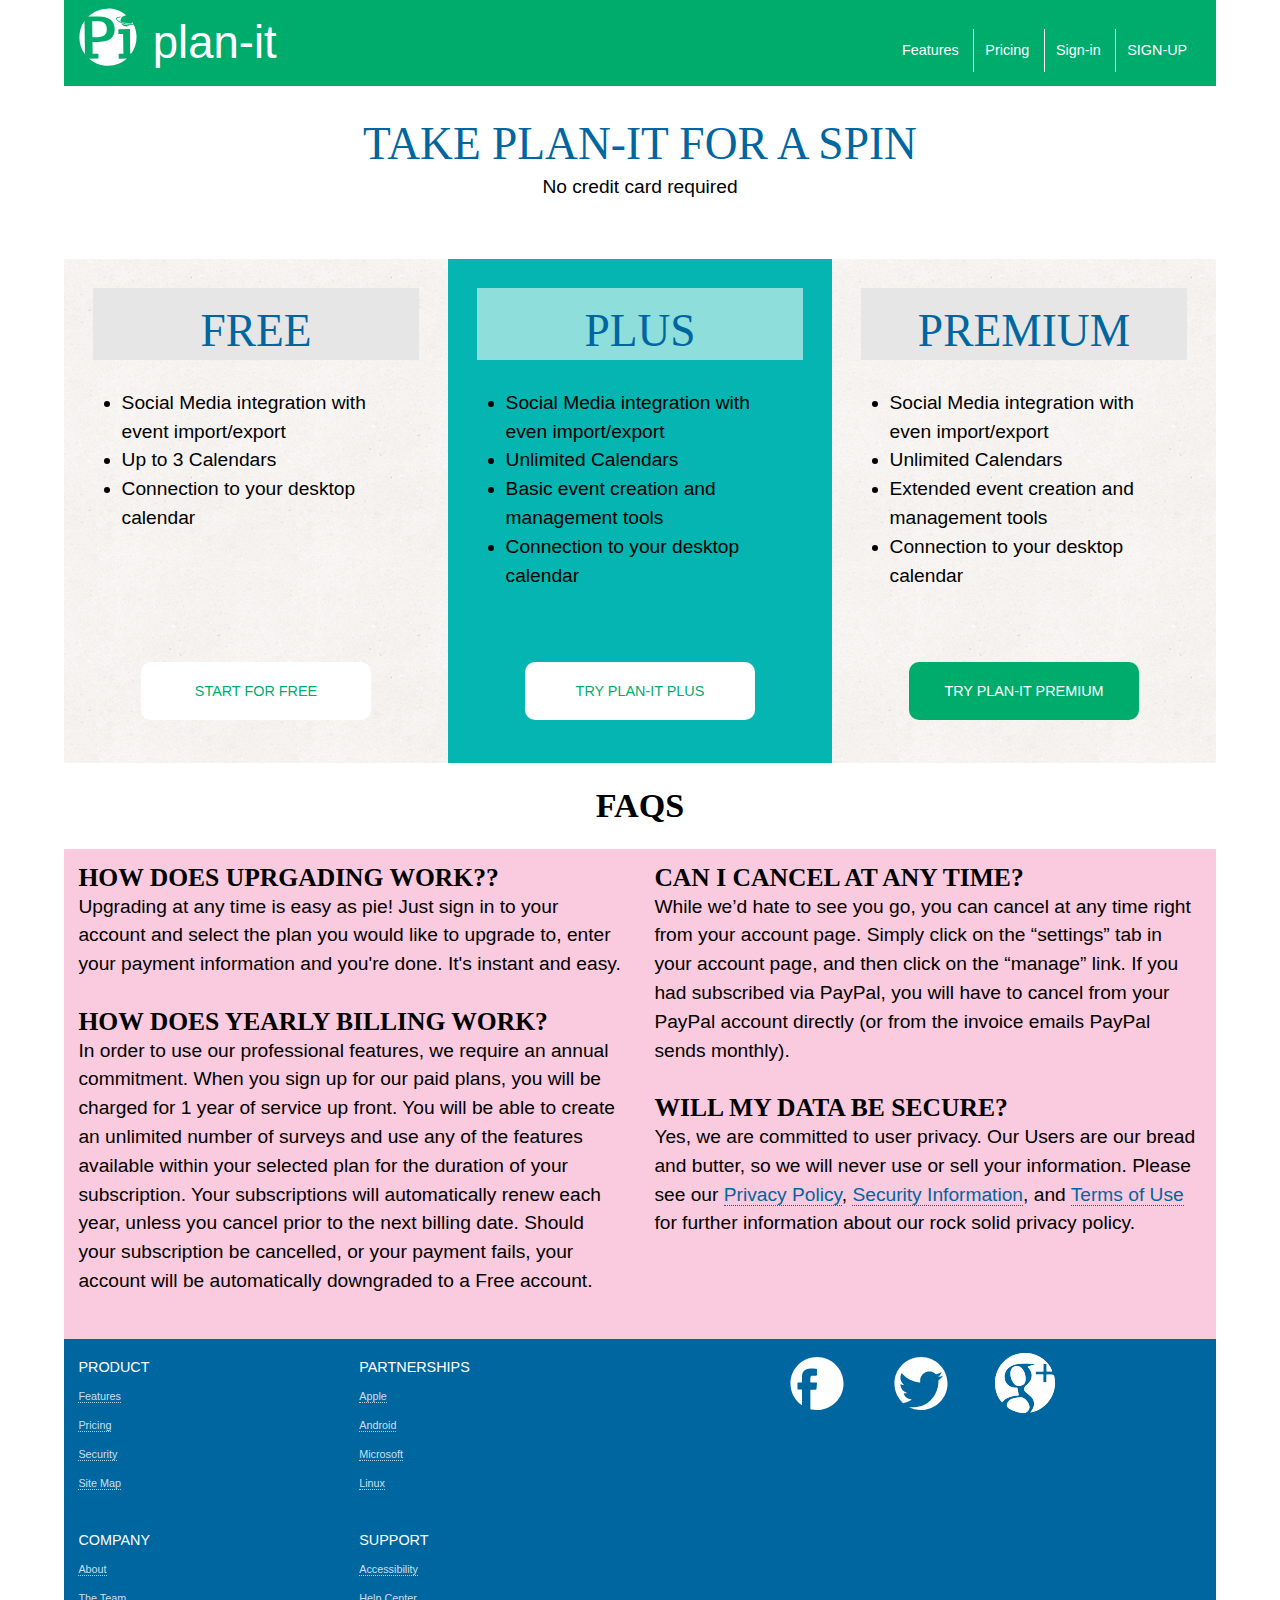
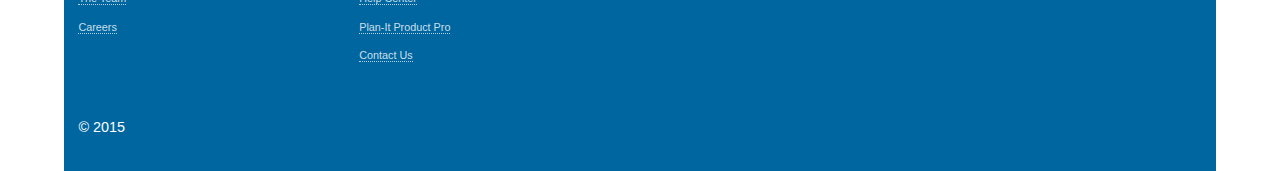
==== pricing.html @ b81c977f "Added roles" ====
<!DOCTYPE html>
<html lang="en-ca">

<head>
  <meta charset="utf-8">
  <title>Plan-It &bullet; Pricing</title>

  <link href="style/modules.css" rel="stylesheet">
  <link href="style/grid.css" rel="stylesheet"><!--must put grid css first-->
  <link href="style/type.css" rel="stylesheet">
  <link href="style/main.css" rel="stylesheet">


  <meta name="handheldfriendly" content="true"><!--for old phones-->
  <meta name="mobileoptimized" content="240"><!--optimizes screen for 240px, can use 360-->
  <meta name="viewport" content="width=device-width, initial-scale=1">

</head>

<body>
<!--skip links for accessibility -->
<ul class="skip-links">
	<li><a href="#main">Jump to main content</a></li>
	<li><a href="#nav">Jump to navigation</a></li>
</ul>

<div class="wrapper">

<header class="masthead grid xs-1 s-1 m-1 l-1 grid-bottom livinggreen" role="banner">
	<div class="unit gutter-1-2 island-1-4 xs-2-3 s-2-3 m-1-3 l-1-4">
		<img class="icon img-flex left push-r-1-2 push-0" src="images/plan-it-logo.svg" alt="">
		<h1 class="left tera pad-t-1-4 pad-b-1-4 push-0"><a href="index.html">plan-it</a></h1>
	</div>

	<div id="nav" class="navlist pad-b-1-2 text-right unit xs-1 s-1 m-2-3 l-3-4 grid-bottom push-0 gutter-1-2" role="nav">
			<nav>
			<input type="checkbox" class="nav-check" id="nav-check">
				<label class="nav-label" for="nav-check">
					<img class="nav-open" src="images/open-nav.svg" alt="open navigation">
					<img class="nav-close" src="images/closed-nav.svg" alt="close navigation">
				</label>

				<ol class="nav milli list-group list-group--inline push-0" role="navigation">
					<li class="island-1-4 unit-m-hidden unit-l-hidden unit-xl-hidden"><a href="index.html">Home</a></li>
					<li class="island-1-4"><a href="tour.html">Features</a></li>
					<li class="island-1-4"><a href="pricing.html">Pricing</a></li>
					<li class="island-1-4"><a href="sign-up.html">Sign-in</a></li>
					<li class="island-1-4"><a href="sign-up.html">SIGN-UP</a></li>
				</ol>
			</nav>
	</div>
</header>



<div class="grid text-center xs-1 s-1 m-1 l- xl-1">
	<div class="unit island">
		<h3 class="push-0 text-shoalblue rokkitt">Take Plan-It for a spin</h3>
		<p>No credit card required</p>
	</div>
</div><!--grid-->

<div class="testimonial grid grid-stretch">
	<div class="xs-1 s-1 m-1-2 l-1-3 unit-content-distribute pricing-block unit">
		<div class="content-fill island">
			<h2 class="mistgrey text-shoalblue rokkitt text-center tera push pad-t-1-2">Free</h2>
			<ul class="gutter">
				<li>Social Media integration with event import/export</li>
				<li>Up to 3 Calendars</li>
				<li>Connection to your desktop calendar</li>
			</ul>
		</div>

			<div class="bottom milli island-1-2 unit unit-m-center xs-1 s-1">
					<p class="button button-reversed"><a class="push island-1-2" href="sign-up.html">start for free</a></p>
			</div>
	</div>



	<div class="unit-content-distribute xs-1 s-1 m-1-2 l-1-3 pricing-block unit tranquilblue">
		<div class="content-fill island">
			<h2 class="white-opac text-shoalblue rokkitt text-center tera push-0 pad-t-1-2">Plus</h2>
			<ul class="pad-t gutter">
				<li>Social Media integration with even import/export</li>
				<li>Unlimited Calendars</li>
				<li>Basic event creation and management tools</li>
				<li>Connection to your desktop calendar</li>
			</ul>
		</div>

		<div class="milli unit unit-m-center island-1-2 xs-1 s-1">
			<p class="button button-reversed"><a class="push island-1-2" href="sign-up.html">Try Plan-it Plus</a></p>
		</div>
	</div>


	<div class="unit-content-distribute xs-1 s-1 m-1 l-1-3 pricing-block unit">
		<div class="content-fill island">
			<h2 class="mistgrey text-shoalblue rokkitt text-center tera push-0 pad-t-1-2">Premium</h2>
			<ul class="pad-t gutter">
				<li>Social Media integration with even import/export</li>
				<li>Unlimited Calendars</li>
				<li>Extended event creation and management tools</li>
				<li>Connection to your desktop calendar</li>
			</ul>
		</div>

		<div class="milli unit unit-m-center island-1-2 xs-1 s-1">
			<p class="button"><a class="push island-1-2" href="sign-up.html">Try Plan-it Premium</a></p>
		</div>
	</div>


</div><!--free grid-->



<!--FAQ-->
<div class="grid">

		<div class="unit">
			<h4 class="island-1-2 text-center rokkitt push-0">FAQs</h4>

<div class="grid pink xs-1 s-1 m-1 l-1">
			<div class="unit sm-1 s-1 m-1-2 l-1-2 island-1-2">
					<h5 class="rokkitt push-0">How does uprgading work??</h5>

					<p>Upgrading at any time is easy as pie!  Just sign in to your account and select the plan you would like to upgrade to, enter your payment information and you're done.  It's instant and easy.</p>

					<h5 class="rokkitt push-0">How does yearly billing work?</h5>

					<p>In order to use our professional features, we require an annual commitment.
					When you sign up for our paid plans, you will be charged for 1 year of service up front.
					You will be able to create an unlimited number of surveys and use any of the features available within
					your selected plan for the duration of your subscription. Your subscriptions will automatically
					renew each year, unless you cancel prior to the next billing date. Should your subscription be
					cancelled, or your payment fails, your account will be automatically downgraded to a Free account.
					</p>
			</div>



			<div class="unit sm-1 s-1 m-1-2 l-1-2 island-1-2">
					<h5 class="rokkitt push-0">Can I cancel at any time?</h5>

					<p>While we’d hate to see you go, you can cancel at any time right from your account page.
					Simply click on the “settings” tab in your account page, and then click on the “manage” link.
					If you had subscribed via PayPal, you will have to cancel from your PayPal account directly
					(or from the invoice emails PayPal sends monthly).
					</p>

					<h5 class="rokkitt push-0">Will my data be secure?</h5>

					<p>Yes, we are committed to user privacy. Our Users are our bread and butter, so we will never use or sell your information.
					Please see our <a href ="">Privacy Policy</a>, <a href ="">Security Information</a>, and <a href ="">Terms of Use</a> for further information about our rock solid privacy policy.
					</p>
			</div>

		</div>
		</div>
</div>



<footer class="shoalblue grid">
	<div class="unit xs-1 s-1 m-1 l-1 island-1-2">

		<div class="unit left push-0 xs-1 s-1-2 m-1-4 l-1-4">
			<h3 class="milli push-0">Product</h3>
			<ol class="micro list-group">
				<li><a href="#">Features</a></li>
				<li><a href="#">Pricing</a></li>
				<li><a href="#">Security</a></li>
				<li><a href="#">Site Map</a></li>
			</ol>

			<h3 class="milli push-0">Company</h3>
				<ol class="micro list-group">
				<li><a href="#">About</a></li>
				<li><a href="#">The Team</a></li>
				<li><a href="#">Careers</a></li>
			</ol>
		</div>

		<div class="unit left push-0 xs-1 s-1-2 m-1-4 l-1-4 push-0">
			<h3 class="milli push-0">Partnerships</h3>
			<ol class="micro list-group">
				<li><a href="#">Apple</a></li>
				<li><a href="#">Android</a></li>
				<li><a href="#">Microsoft</a></li>
				<li><a href="#">Linux</a></li>
			</ol>

			<h3 class="milli push-0">Support</h3>
			<ol class="micro list-group">
				<li><a href="#">Accessibility</a></li>
				<li><a href="#">Help Center</a></li>
				<li><a href="#">Plan-It Product Pro</a></li>
				<li><a href="#">Contact Us</a></li>
			</ol>
		</div>

		<div class="unit text-center xs-1 s-1 m-1-2 l-1-2">
			<img class="icon" src="images/icons_facebook.svg" alt="facebook">
			<img class="icon" src="images/icons_twitter.svg" alt="twitter">
			<img class="icon" src="images/icons_googleplus.svg" alt="google plus">

		</div>
	</div>

	<div class="gutter-1-2 unit" role="content-info">
	<p class="milli">© 2015</p>
	</div>
</footer>
</div>
</body>
</html>
---- style/modules.css ----
/*!
 * Modulifier || Code released under the UNLICENSE
 * Code under other copyrights & licenses listed below.
 * http://modulifier.web-dev.tools/#responsive;images;list-group;embed;media-object;icons;hidden;positioning;buttons;forms;accessibility;print
 */

@-moz-viewport { width: device-width; scale: 1; }
@-ms-viewport { width: device-width; scale: 1; }
@-o-viewport { width: device-width; scale: 1; }
@-webkit-viewport { width: device-width; scale: 1; }
@viewport { width: device-width; scale: 1; }

html {
  box-sizing: border-box;
  -moz-text-size-adjust: 100%;
  -ms-text-size-adjust: 100%;
  -webkit-text-size-adjust: 100%;
  text-size-adjust: 100%;
}

*, *::before, *::after {
  box-sizing: inherit;
}

body {
  margin: 0;
}

article, aside, details, figcaption, figure,
footer, header, main, menu, nav, section, summary {
  display: block;
}

audio, canvas, progress, video {
  display: inline-block;
  vertical-align: baseline;
}

template {
  display: none;
}

img {
  border: 0;
}

.img-flex {
  display: block;
  width: 100%;
}

svg:not(:root) {
  overflow: hidden;
}

svg {
  fill: currentColor;
  stroke: currentColor;
}

.image-replacement, .ir {
  overflow: hidden;
  direction: ltr;
  text-align: left;
  text-indent: 100%;
  white-space: nowrap;
}

.list-group {
  padding-left: 0;
  list-style-type: none;
}

.list-group > dd {
  margin-left: 0;
}

.list-group--inline::before,
.list-group--inline::after {
  content: "";
  display: table;
}

.list-group--inline::after {
  clear: both;
}

.list-group--inline > li {
  display: inline-block;
}

.list-group--inline > dt {
  clear: left;
  float: left;
  width: 11em;
}

.list-group--inline > dd {
  float: left;
  min-width: 12em;
}

.embed {
  margin-left: 0;
  margin-right: 0;
  overflow: hidden;
  position: relative;
  width: 100%;
}

.embed--1by1 {
  padding-top: 100%; /* Square */
}

.embed--4by3 {
  padding-top: 75%; /* Traditional TV/computer screens */
}

.embed--iso216 {
  padding-top: 70.92%; /* A-standard paper sizes */
}

.embed--3by2 {
  padding-top: 66.6%; /* Classic 35 mm film & most digital photos, landscape */
}

.embed--2by3 {
  padding-top: 150%; /* Classic 35 mm film & most digital photos, portrait */
}

.embed--golden {
  padding-top: 61.8%; /* The Golden Ratio */
}

.embed--16by9 {
  padding-top: 56.25%; /* HD TV */
}

.embed--185by100 {
  padding-top: 54.05%; /* Common widescreen cinema */
}

.embed--24by10 {
  padding-top: 41.667%; /* Widescreen cinema: 2.4:1 */;
}

.embed--3by1 {
  padding-top: 33.3333%; /* Panorama photos */
}

.embed--4by1 {
  padding-top: 25%; /* Polyvision */
}

.embed__item {
  height: 100%;
  left: 0;
  position: absolute;
  top: 0;
  width: 100%;
}

.media {
  overflow: hidden;
}

.media__img {
  float: left;
}

.media__img--reversed {
  float: right;
}

.media__img--stacked {
  float: none;
}

.media__body {
  overflow: hidden;
  min-width: 12em; /* Slightly less than 200px, responsiveness built in */
}

.icon {
  display: inline-block;
  position: relative;
  background: transparent none no-repeat center center;
  background-size: contain;
  vertical-align: middle;
}

.i--16 {
  height: 16px;
  width: 16px;
}

.i--18 {
  height: 18px;
  width: 18px;
}

.i--24 {
  height: 24px;
  width: 24px;
}

.i--32 {
  height: 32px;
  width: 32px;
}

.i--48 {
  height: 48px;
  width: 48px;
}

.i--64 {
  height: 64px;
  width: 64px;
}

.icon svg {
  left: 0;
  height: 100%;
  position: absolute;
  top: 0;
  width: 100%;
}

.icon-label {
  vertical-align: middle;
}

.icon-link, .icon-link:hover {
  text-decoration: none;
}

[hidden], .hidden {
  display: none;
  visibility: hidden;
}

.visually-hidden {
  height: 1px;
  margin: -1px;
  overflow: hidden;
  padding: 0;
  position: absolute;
  width: 1px;
  border: 0;
  clip: rect(0 0 0 0);
}

.visually-hidden.focusable:active, .visually-hidden.focusable:focus {
  height: auto;
  margin: 0;
  overflow: visible;
  position: static;
  width: auto;
  clip: auto;
}

.invisible {
  visibility: hidden;
}

.truncate {
  max-width: 100%;
  overflow: hidden;
  width: 100%;
  text-overflow: ellipsis;
  white-space: nowrap;
}

.scrollable {
  max-width: 100%;
  overflow-x: auto;
  overflow-y: hidden;
  -webkit-overflow-scrolling: touch;
}

.clearfix::before, .clearfix::after {
  content: "";
  display: table;
}

.clearfix::after {
  clear: both;
}

.left {
  float: left;
}

.right {
  float: right;
}

.inline {
  display: inline;
}

.block {
  display: block;
}

.inline-block, .ib {
  display: inline-block;
}

.valign-top {
  vertical-align: top;
}

.valign-bottom {
  vertical-align: bottom;
}

.valign-middle {
  vertical-align: middle;
}

.fixed {
  position: fixed;
}

.relative {
  position: relative;
}

.absolute {
  position: absolute;
}

.static {
  position: static;
}

.zindex-1 {
  z-index: 1;
}

.zindex-2 {
  z-index: 2;
}

.zindex-3 {
  z-index: 3;
}

.pin-top-left, .pin-tl {
  top: 0;
  left: 0;
}

.pin-top-right, .pin-tr {
  top: 0;
  right: 0;
}

.pin-bottom-left, .pin-bl {
  bottom: 0;
  left: 0;
}

.pin-bottom-right, .pin-br {
  bottom: 0;
  right: 0;
}

.width-quarter, .w-1-4 {
  width: 25%;
}

.width-half, .w-1-2 {
  width: 50%;
}

.width-full, .w-1 {
  width: 100%;
}

.link-box {
  display: block;
  text-decoration: none;
}

.btn {
  display: inline-block;
  padding: 0.375em 0.75em 0.42em;
  background-color: #333;
  border-radius: 8px;
  border: 0;
  color: #fff;
  text-decoration: none;
}

.btn:hover {
  background-color: #000;
  color: #fff;
}

.btn--light {
  background-color: #e2e2e2;
  color: #000;
}

.btn--light:hover {
  background-color: #666;
  color: #fff;
}

.btn--ghost {
  background-color: transparent;
  border: 3px solid #333;
  color: #000;
}

.btn--ghost:hover {
  border-color: #000;
}

label, .label-block {
  display: block;
  cursor: pointer;
}

input[type="checkbox"] + label,
input[type="radio"] + label,
.label-inline {
  display: inline-block;
}

/*!
 * (c) Nicolas Gallagher and Jonathan Neal of Normalize.css || MIT License
 *     https://necolas.github.io/normalize.css/
 */

button, input, optgroup, select, textarea {
  color: inherit;
  font: inherit;
  margin: 0;
}

button {
  overflow: visible;
}

button,
select {
  text-transform: none;
}

button,
html input[type="button"],
input[type="reset"],
input[type="submit"] {
  -webkit-appearance: button;
  cursor: pointer;
}

button[disabled],
html input[disabled] {
  cursor: default;
}

button::-moz-focus-inner,
input::-moz-focus-inner {
  border: 0;
  padding: 0;
}

input[type="checkbox"],
input[type="radio"] {
  padding: 0;
}

input[type="number"]::-webkit-inner-spin-button,
input[type="number"]::-webkit-outer-spin-button {
  height: auto;
}

input[type="search"] {
  -webkit-appearance: textfield;
}

input[type="search"]::-webkit-search-cancel-button,
input[type="search"]::-webkit-search-decoration {
  -webkit-appearance: none;
}

fieldset {
  border: 1px solid;
}

legend {
  border: 0;
  padding: 0;
}

textarea {
  overflow: auto;
}

optgroup {
  font-weight: bold;
}

/*! End Normalize.css code */

a:hover, a:active {
  outline: none;
}

a:focus, [tabindex="0"]:focus,
input:focus, textarea:focus, button:focus {
  outline: 3px solid #000;
  outline-offset: 3px;
}

.skip-links {
  margin: 0;
  padding: 0;
  list-style-type: none;
}

.skip-links a {
  padding: 0.5em 0.75em;
  position: absolute;
  top: -3em;
  z-index: 10000; /* To make sure they're always on top */
  background-color: #000;
  color: #fff;
  font-size: 1.125rem;
  font-weight: bold;
  text-decoration: none;
}

.skip-links a:focus {
  top: 0;
}

.print-only {
  display: none;
  visibility: hidden;
}

@media print {

  .no-print {
    display: none;
    visibility: hidden;
  }

  .print-only {
    display: block;
    visibility: visible;
  }

  /*!
   * (c) HTML5 Boilerplate || MIT License
   *     https://html5boilerplate.com/
   */

  *, *:before, *:after, *:first-letter, *:first-line {
    background: none transparent !important;
    color: #000 !important;
    box-shadow: none !important;
    text-shadow: none !important;
  }

  a, a:visited {
    text-decoration: underline;
  }

  a[href]:after {
    content: " (" attr(href) ")";
  }

  abbr[title]:after {
    content: " (" attr(title) ")";
  }

  a[href^="#"]:after,
  a[href^="javascript:"]:after {
    content: "";
  }

  pre, blockquote {
    page-break-inside: avoid;
  }

  thead {
    display: table-header-group;
  }

  tr, img {
    page-break-inside: avoid;
  }

  p, h1, h2, h3, h4, h5, h6 {
    orphans: 3;
    widows: 3;
  }

  h1, h2, h3, h4, h5, h6 {
    page-break-after: avoid;
  }

  /*! End HTML5 Boilerplate code */
}
---- style/grid.css ----
/*
  Gridifier || Code released under the UNLICENSE
  http://gridifier.web-dev.tools/#xs,4,0,0,0;s,4,25,0,0;m,4,38,1,1;l,4,60,1,1
*/

.grid {
  margin: 0;
  padding: 0;
  letter-spacing: -0.31em;
  text-rendering: optimizespeed;
  display: -webkit-flex;
  -webkit-flex-flow: row wrap;
  display: -ms-flexbox;
  -ms-flex-flow: row wrap;
  display: flex;
  flex-flow: row wrap;
}

.grid-bottom {
  -webkit-align-items: flex-end;
  -ms-align-items: flex-end;
  align-items: flex-end;
}

.grid-middle {
  -webkit-align-items: center;
  -ms-align-items: center;
  align-items: center;
}

.grid-stretch {
  -webkit-align-items: stretch;
  -ms-align-items: stretch;
  align-items: stretch;
}

.opera-only :-o-prefocus, .grid {
  word-spacing: -0.43em;
}

.unit {
  letter-spacing: normal;
  text-rendering: auto;
  vertical-align: top;
  word-spacing: normal;
  display: inline-block;
  visibility: visible;
}

.grid-bottom .unit {
  vertical-align: bottom;
}

.grid-middle .unit {
  vertical-align: middle;
}

[class*="unit-push-"],
[class*="unit-pull-"] {
  position: relative;
}

.unit-xs-hidden {
  display: none;
  visibility: hidden;
}

.unit-xs-centered {
  margin: 0 auto;
}

.unit-xs-1, .xs-1 {
  display: block;
  visibility: visible;
  width: 100%;
}

.unit-xs-1-2, .xs-1-2 {
  width: 50.0000%;
}

.unit-xs-1-3, .xs-1-3 {
  width: 33.3333%;
}

.unit-xs-2-3, .xs-2-3 {
  width: 66.6667%;
}

.unit-xs-1-4, .xs-1-4 {
  width: 25.0000%;
}

.unit-xs-3-4, .xs-3-4 {
  width: 75.0000%;
}

.unit-xs-1-2,.xs-1-2,.unit-xs-1-3,.xs-1-3,.unit-xs-2-3,.xs-2-3,.unit-xs-1-4,.xs-1-4,.unit-xs-3-4,.xs-3-4 {
  display: inline-block;
  visibility: visible;
}

@media only screen and (min-width: 25em) {

.unit-s-hidden {
  display: none;
  visibility: hidden;
}

.unit-s-centered {
  margin: 0 auto;
}

.unit-s-1, .s-1 {
  display: block;
  visibility: visible;
  width: 100%;
}

.unit-s-1-2, .s-1-2 {
  width: 50.0000%;
}

.unit-s-1-3, .s-1-3 {
  width: 33.3333%;
}

.unit-s-2-3, .s-2-3 {
  width: 66.6667%;
}

.unit-s-1-4, .s-1-4 {
  width: 25.0000%;
}

.unit-s-3-4, .s-3-4 {
  width: 75.0000%;
}

.unit-s-1-2,.s-1-2,.unit-s-1-3,.s-1-3,.unit-s-2-3,.s-2-3,.unit-s-1-4,.s-1-4,.unit-s-3-4,.s-3-4 {
  display: inline-block;
  visibility: visible;
}

}

@media only screen and (min-width: 38em) {

.unit-m-hidden {
  display: none;
  visibility: hidden;
}

.unit-m-centered {
  margin: 0 auto;
}

.unit-m-1, .m-1 {
  display: block;
  visibility: visible;
  width: 100%;
}

.unit-offset-m-0 {
  margin-left: 0;
}

.unit-push-m-0,
.unit-pull-m-0 {
  left: 0;
}

.unit-m-1-2, .m-1-2 {
  width: 50.0000%;
}

.unit-offset-m-1-2 {
  margin-left: 50.0000%;
}

.unit-push-m-1-2 {
  left: 50.0000%;
}

.unit-pull-m-1-2 {
  left: -50.0000%;
}

.unit-m-1-3, .m-1-3 {
  width: 33.3333%;
}

.unit-offset-m-1-3 {
  margin-left: 33.3333%;
}

.unit-push-m-1-3 {
  left: 33.3333%;
}

.unit-pull-m-1-3 {
  left: -33.3333%;
}

.unit-m-2-3, .m-2-3 {
  width: 66.6667%;
}

.unit-offset-m-2-3 {
  margin-left: 66.6667%;
}

.unit-push-m-2-3 {
  left: 66.6667%;
}

.unit-pull-m-2-3 {
  left: -66.6667%;
}

.unit-m-1-4, .m-1-4 {
  width: 25.0000%;
}

.unit-offset-m-1-4 {
  margin-left: 25.0000%;
}

.unit-push-m-1-4 {
  left: 25.0000%;
}

.unit-pull-m-1-4 {
  left: -25.0000%;
}

.unit-m-3-4, .m-3-4 {
  width: 75.0000%;
}

.unit-offset-m-3-4 {
  margin-left: 75.0000%;
}

.unit-push-m-3-4 {
  left: 75.0000%;
}

.unit-pull-m-3-4 {
  left: -75.0000%;
}

.unit-m-1-2,.m-1-2,.unit-m-1-3,.m-1-3,.unit-m-2-3,.m-2-3,.unit-m-1-4,.m-1-4,.unit-m-3-4,.m-3-4 {
  display: inline-block;
  visibility: visible;
}

}

@media only screen and (min-width: 60em) {

.unit-l-hidden {
  display: none;
  visibility: hidden;
}

.unit-l-centered {
  margin: 0 auto;
}

.unit-l-1, .l-1 {
  display: block;
  visibility: visible;
  width: 100%;
}

.unit-offset-l-0 {
  margin-left: 0;
}

.unit-push-l-0,
.unit-pull-l-0 {
  left: 0;
}

.unit-l-1-2, .l-1-2 {
  width: 50.0000%;
}

.unit-offset-l-1-2 {
  margin-left: 50.0000%;
}

.unit-push-l-1-2 {
  left: 50.0000%;
}

.unit-pull-l-1-2 {
  left: -50.0000%;
}

.unit-l-1-3, .l-1-3 {
  width: 33.3333%;
}

.unit-offset-l-1-3 {
  margin-left: 33.3333%;
}

.unit-push-l-1-3 {
  left: 33.3333%;
}

.unit-pull-l-1-3 {
  left: -33.3333%;
}

.unit-l-2-3, .l-2-3 {
  width: 66.6667%;
}

.unit-offset-l-2-3 {
  margin-left: 66.6667%;
}

.unit-push-l-2-3 {
  left: 66.6667%;
}

.unit-pull-l-2-3 {
  left: -66.6667%;
}

.unit-l-1-4, .l-1-4 {
  width: 25.0000%;
}

.unit-offset-l-1-4 {
  margin-left: 25.0000%;
}

.unit-push-l-1-4 {
  left: 25.0000%;
}

.unit-pull-l-1-4 {
  left: -25.0000%;
}

.unit-l-3-4, .l-3-4 {
  width: 75.0000%;
}

.unit-offset-l-3-4 {
  margin-left: 75.0000%;
}

.unit-push-l-3-4 {
  left: 75.0000%;
}

.unit-pull-l-3-4 {
  left: -75.0000%;
}

.unit-l-1-2,.l-1-2,.unit-l-1-3,.l-1-3,.unit-l-2-3,.l-2-3,.unit-l-1-4,.l-1-4,.unit-l-3-4,.l-3-4 {
  display: inline-block;
  visibility: visible;
}

}

.unit-content-distribute {
  display: -ms-flexbox;
  display: -webkit-flex;
  display: flex;
  -ms-flex-direction: column;
  -webkit-flex-direction: column;
  flex-direction: column;
  -ms-flex-pack: justify;
  -webkit-justify-content: space-between;
  justify-content: space-between;
}

.content-fill {
  -ms-flex-grow: 2;
  -webkit-flex-grow: 2;
  flex-grow: 2;
  max-width: 100%; /* @bugfix: IE 10, 11 */
}

.content-shrink {
  -ms-align-self: center;
  -webkit-align-self: center;
  align-self: center;
}
---- style/type.css ----
/*
  Typografier || Code released under the UNLICENSE
  http://typografier.web-dev.tools/#0,100,1.3,1.200;38,110,1.4,1.250;60,120,1.5,1.333
*/

html {
  font-size: 100%;
  line-height: 1.3;
}

a {
  background-color: transparent;
}

sub, sup {
  font-size: 75%;
  line-height: 1px;
  position: relative;
  vertical-align: baseline;
}

sup {
  top: -0.5em;
}

sub {
  bottom: -0.25em;
}

pre, code, kbd, samp {
  font-size: 100%;
}

abbr[title] {
  border-bottom: 1px dotted;
  text-decoration: none;
}

b, strong {
  font-weight: bold;
}

dfn, caption {
  font-style: italic;
}

hr {
  border: 0;
  border-top: 1px solid;
  height: 0;
}

table {
  border-collapse: collapse;
  border-spacing: 0;
  width: 100%;
}

th, td {
  border-bottom: 1px solid;
  text-align: left;
}

thead th {
  vertical-align: bottom;
}

.text-left {
  text-align: left;
}

.text-right {
  text-align: right;
}

.text-center {
  text-align: center;
}

.normal {
  font-weight: normal;
}

.bold {
  font-weight: bold;
}

.italic {
  font-style: italic;
}

h1, h2, h3, h4, h5, h6,
p, ul, ol, dl, dd, figure,
blockquote, details, hr,
fieldset, pre, table {
  margin: 0 0 1.3rem;
}

.yotta {
  font-size: 3.5832rem;
  line-height: 1.0884;
}

.zetta {
  font-size: 2.9860rem;
  line-height: 1.3061;
}

h1, .exa {
  font-size: 2.4883rem;
  line-height: 1.0449;
}

h2, .peta {
  font-size: 2.0736rem;
  line-height: 1.2539;
}

h3, .tera {
  font-size: 1.7280rem;
  line-height: 1.5046;
}

h4, .giga {
  font-size: 1.4400rem;
  line-height: 1.8056;
}

h5, .mega {
  font-size: 1.2000rem;
  line-height: 1.0833;
}

h6, .kilo, input, textarea {
  font-size: 1.0000rem;
  line-height: 1.3000;
}

small, .milli {
  font-size: 0.8333rem;
  line-height: 1.5600;
}

.micro {
  font-size: 0.6944rem;
  line-height: 1.8720;
}

.push {
  margin-bottom: 1.3rem;
}

.push-none, .push-0 {
  margin-bottom: 0;
}

.push-double, .push-2 {
  margin-bottom: 2.6000rem;
}

.push-half, .push-1-2 {
  margin-bottom: 0.6500rem;
}

.push-quarter, .push-1-4 {
  margin-bottom: 0.3250rem;
}

.push-right-quarter, .push-r-1-4 {
  margin-right: 0.3250rem;
}

.push-right-half, .push-r-1-2 {
  margin-right: 0.6500rem;
}

.push-right, .push-r {
  margin-right: 1.3rem;
}

.pad-top, .pad-t {
  padding-top: 1.3rem;
}

.pad-bottom, .pad-b {
  padding-bottom: 1.3rem;
}

.pad-top-double, .pad-t-2 {
  padding-top: 2.6000rem;
}

.pad-bottom-double, .pad-b-2 {
  padding-bottom: 2.6000rem;
}

.pad-top-half, .pad-t-1-2 {
  padding-top: 0.6500rem;
}

.pad-bottom-half, .pad-b-1-2 {
  padding-bottom: 0.6500rem;
}

.pad-top-quarter, .pad-t-1-4 {
  padding-top: 0.3250rem;
}

.pad-bottom-quarter, .pad-b-1-4 {
  padding-bottom: 0.3250rem;
}

.island {
  padding: 1.3rem;
}

.island-double, .island-2 {
  padding: 2.6000rem;
}

.island-half, .island-1-2 {
  padding: 0.6500rem;
}

.island-quarter, .island-1-4,
td, th, fieldset {
  padding: 0.3250rem;
}

.gutter {
  padding-left: 1.3rem;
  padding-right: 1.3rem;
}

.gutter-double, .gutter-2 {
  padding-left: 2.6000rem;
  padding-right: 2.6000rem;
}

.gutter-half, .gutter-1-2 {
  padding-left: 0.6500rem;
  padding-right: 0.6500rem;
}

.gutter-quarter, .gutter-1-4 {
  padding-left: 0.3250rem;
  padding-right: 0.3250rem;
}

@media only screen and (min-width: 38em) {

html {
  font-size: 110%;
  line-height: 1.4;
}

h1, h2, h3, h4, h5, h6,
p, ul, ol, dl, dd, figure,
blockquote, details, hr,
fieldset, pre, table {
  margin: 0 0 1.4rem;
}

.yotta {
  font-size: 4.7684rem;
  line-height: 1.1744;
}

.zetta {
  font-size: 3.8147rem;
  line-height: 1.1010;
}

h1, .exa {
  font-size: 3.0518rem;
  line-height: 1.3763;
}

h2, .peta {
  font-size: 2.4414rem;
  line-height: 1.1469;
}

h3, .tera {
  font-size: 1.9531rem;
  line-height: 1.4336;
}

h4, .giga {
  font-size: 1.5625rem;
  line-height: 1.7920;
}

h5, .mega {
  font-size: 1.2500rem;
  line-height: 1.1200;
}

h6, .kilo, input, textarea {
  font-size: 1.0000rem;
  line-height: 1.4000;
}

small, .milli {
  font-size: 0.8000rem;
  line-height: 1.7500;
}

.micro {
  font-size: 0.6400rem;
  line-height: 2.1875;
}

.push {
  margin-bottom: 1.4rem;
}

.push-none, .push-0 {
  margin-bottom: 0;
}

.push-double, .push-2 {
  margin-bottom: 2.8000rem;
}

.push-half, .push-1-2 {
  margin-bottom: 0.7000rem;
}

.push-quarter, .push-1-4 {
  margin-bottom: 0.3500rem;
}

.push-right-quarter, .push-r-1-4 {
  margin-right: 0.3500rem;
}

.push-right-half, .push-r-1-2 {
  margin-right: 0.7000rem;
}

.push-right, .push-r {
  margin-right: 1.4rem;
}

.pad-top, .pad-t {
  padding-top: 1.4rem;
}

.pad-bottom, .pad-b {
  padding-bottom: 1.4rem;
}

.pad-top-double, .pad-t-2 {
  padding-top: 2.8000rem;
}

.pad-bottom-double, .pad-b-2 {
  padding-bottom: 2.8000rem;
}

.pad-top-half, .pad-t-1-2 {
  padding-top: 0.7000rem;
}

.pad-bottom-half, .pad-b-1-2 {
  padding-bottom: 0.7000rem;
}

.pad-top-quarter, .pad-t-1-4 {
  padding-top: 0.3500rem;
}

.pad-bottom-quarter, .pad-b-1-4 {
  padding-bottom: 0.3500rem;
}

.island {
  padding: 1.4rem;
}

.island-double, .island-2 {
  padding: 2.8000rem;
}

.island-half, .island-1-2 {
  padding: 0.7000rem;
}

.island-quarter, .island-1-4,
td, th, fieldset {
  padding: 0.3500rem;
}

.gutter {
  padding-left: 1.4rem;
  padding-right: 1.4rem;
}

.gutter-double, .gutter-2 {
  padding-left: 2.8000rem;
  padding-right: 2.8000rem;
}

.gutter-half, .gutter-1-2 {
  padding-left: 0.7000rem;
  padding-right: 0.7000rem;
}

.gutter-quarter, .gutter-1-4 {
  padding-left: 0.3500rem;
  padding-right: 0.3500rem;
}

}

@media only screen and (min-width: 60em) {

html {
  font-size: 120%;
  line-height: 1.5;
}

h1, h2, h3, h4, h5, h6,
p, ul, ol, dl, dd, figure,
blockquote, details, hr,
fieldset, pre, table {
  margin: 0 0 1.5rem;
}

.yotta {
  font-size: 7.4784rem;
  line-height: 1.0029;
}

.zetta {
  font-size: 5.6102rem;
  line-height: 1.0695;
}

h1, .exa {
  font-size: 4.2087rem;
  line-height: 1.0692;
}

h2, .peta {
  font-size: 3.1573rem;
  line-height: 1.4253;
}

h3, .tera {
  font-size: 2.3686rem;
  line-height: 1.2666;
}

h4, .giga {
  font-size: 1.7769rem;
  line-height: 1.6883;
}

h5, .mega {
  font-size: 1.3330rem;
  line-height: 1.1253;
}

h6, .kilo, input, textarea {
  font-size: 1.0000rem;
  line-height: 1.5000;
}

small, .milli {
  font-size: 0.7502rem;
  line-height: 1.9995;
}

.micro {
  font-size: 0.5628rem;
  line-height: 2.6653;
}

.push {
  margin-bottom: 1.5rem;
}

.push-none, .push-0 {
  margin-bottom: 0;
}

.push-double, .push-2 {
  margin-bottom: 3.0000rem;
}

.push-half, .push-1-2 {
  margin-bottom: 0.7500rem;
}

.push-quarter, .push-1-4 {
  margin-bottom: 0.3750rem;
}

.push-right-quarter, .push-r-1-4 {
  margin-right: 0.3750rem;
}

.push-right-half, .push-r-1-2 {
  margin-right: 0.7500rem;
}

.push-right, .push-r {
  margin-right: 1.5rem;
}

.pad-top, .pad-t {
  padding-top: 1.5rem;
}

.pad-bottom, .pad-b {
  padding-bottom: 1.5rem;
}

.pad-top-double, .pad-t-2 {
  padding-top: 3.0000rem;
}

.pad-bottom-double, .pad-b-2 {
  padding-bottom: 3.0000rem;
}

.pad-top-half, .pad-t-1-2 {
  padding-top: 0.7500rem;
}

.pad-bottom-half, .pad-b-1-2 {
  padding-bottom: 0.7500rem;
}

.pad-top-quarter, .pad-t-1-4 {
  padding-top: 0.3750rem;
}

.pad-bottom-quarter, .pad-b-1-4 {
  padding-bottom: 0.3750rem;
}

.island {
  padding: 1.5rem;
}

.island-double, .island-2 {
  padding: 3.0000rem;
}

.island-half, .island-1-2 {
  padding: 0.7500rem;
}

.island-quarter, .island-1-4,
td, th, fieldset {
  padding: 0.3750rem;
}

.gutter {
  padding-left: 1.5rem;
  padding-right: 1.5rem;
}

.gutter-double, .gutter-2 {
  padding-left: 3.0000rem;
  padding-right: 3.0000rem;
}

.gutter-half, .gutter-1-2 {
  padding-left: 0.7500rem;
  padding-right: 0.7500rem;
}

.gutter-quarter, .gutter-1-4 {
  padding-left: 0.3750rem;
  padding-right: 0.3750rem;
}

}
---- style/main.css ----
html {
    font-family: 'Open Sans', sans-serif;
    background: #fff;

}
header {
    padding: 0;
}
.info-block {
    display: block;
}


h1,
h2,
h3 {
    font-weight: normal;
}
.shoalblue {
    background-color: #0066a0;
}
.text-shoalblue {
    color: #0066A0;
}
.livinggreen {
    background-color: #00AC6C;
}
.text-livinggreen {
    color: #00AC6C;
}
.tranquilblue {
    background-color: #05B5B2;
}
.text-tranquilblue {
    color: #05B5B2;
}
.mistgrey {
    background-color: #e6e6e6;
}
.white-opac {
    background-color: rgba(255, 255, 255, 0.55);
}
.text-white {
    color: #fff;
}
.rokkitt {
    font-family: 'Rokkitt', serif;
    text-transform: uppercase;
}
.hero {
    background-image: url(../images/hero.jpg);
    background-size: cover;
    background-repeat: no-repeat;

}

.hero2{
	background-image: url(../images/hero2.jpg);
    background-size: cover;
    background-repeat: no-repeat;

}

.hero3{
	background-image: url(../images/hero3.jpg);
    background-size: cover;
    background-repeat: no-repeat;

}




.mug-bg {
    background-image: url(../images/icons_freetime.svg);
    background-size: 120%;
    background-position: center;
    background-repeat: no-repeat;
}

.icon{
	width: 60px;
}

h1 a,
nav a {
    border: none;
}

nav a:hover{
	color:rgba(0,0,0,0.3);
}

/*DEV colours- Delete later*/

.red {
    background-color: red;
}
.yellow {
    background-color: #ffffe0;
}
.green {
    background-color: #caebba;
}
.lightgrey {
    background-color: lightgrey;
}
.darkgrey {
    background-color: darkgrey;
}
.blue {
    background-color: lightblue;
}
.pink {
    background-color: #facade;
}
.white {
    background-color: #fff;
}
.uppercase {
    text-transform: uppercase;
}
/*NAVIGATION*/

.masthead a {
    text-decoration: none;
    color: #fff;
}
.masthead li {
    border-right: 1px solid white;
    padding-right: 1em;
}
.masthead li:nth-child(5) {
    border-right: none
}

/*button*/

.button {
    margin: 0 auto;
    text-transform: uppercase;
    font-family: 'rokkitt', sans-serif;
    text-align: center;
    color: #fff;
    max-width: 16em;
}
.button a {
    display: block;
    background: #00AC6C;
    border-radius: 10px;
    color: #fff;
    text-decoration: none;
    border: none;
}
.button-reversed a {
    color: #00AC6C;
    background-color: #fff;
}
a {
    border-bottom: 1px dotted #0066a0;

    color: #0066a0;
    text-decoration: none;
}

.testimonial{
	background-image: url(../images/paperbg.png);
	background-repeat: repeat;
}
/*FOOTER*/

footer a:hover {
    color: #fff;
}
footer a {
    color: rgba(255,255,255, 0.8);
    border-bottom: 1px dotted rgba(255,255,255,0.7);
}


footer a:hover {
    font-weight: bold;
    color: rgba(255,255,255, 1)
}
footer h3,
footer p {
    color: #fff;
    text-transform: uppercase;
}

footer img{
	margin: 0 1em;
}

@media only screen and (max-width: 38em) {
.testimonial{
	background-image: none;
}

.mug-bg{
	background-image: none;
}

    .nav {
        display: none;
    }
    .nav-check {
        display: none;
    }
    .nav-check:checked ~ .nav {
        display: block;
    }
    .nav-label {
        cursor: pointer;
        display: inline-block;
        position: absolute;
    }
    .nav-open,
    .nav-close {
        display: block;
        position: absolute;
        right: .5em;
        top: -3.5em;
        width: 50px;
    }
    .nav-close {
        display: none;
    }
    .nav-check:checked ~ .nav-label .nav-open {
        display: none;
    }
    .nav-check:checked ~ .nav-label .nav-close {
        display: block;
    }
    nav ol {
        text-align: center;
    }
    nav li {
        width: 100%;
        padding: 1em;
        font-size: 1.333em;
        color: black;
    }
    nav li a {
        display: block;
        padding: .5em;
    }

    nav li a:hover{
    	background: rgba(255,255,255,0.1);
    	color: rgba(0,0,0,0.6)
    }



}

@media only screen and (min-width: 38em) {
    .nav-check,
    .nav-open,
    .nav-close {
        display: none;
    }
    .logo {
        max-width: 40px;
    }


}

@media only screen and (min-width: 60em) {
    .wrapper {
        max-width: 60em;
        margin: 0 auto;
    }

	html{          -webkit-transition: all 100ms ease-out;
    -moz-transition: all 100ms ease-out;
    -o-transition: all 100ms ease-out;
    transition: all 100ms ease-out;
}

}
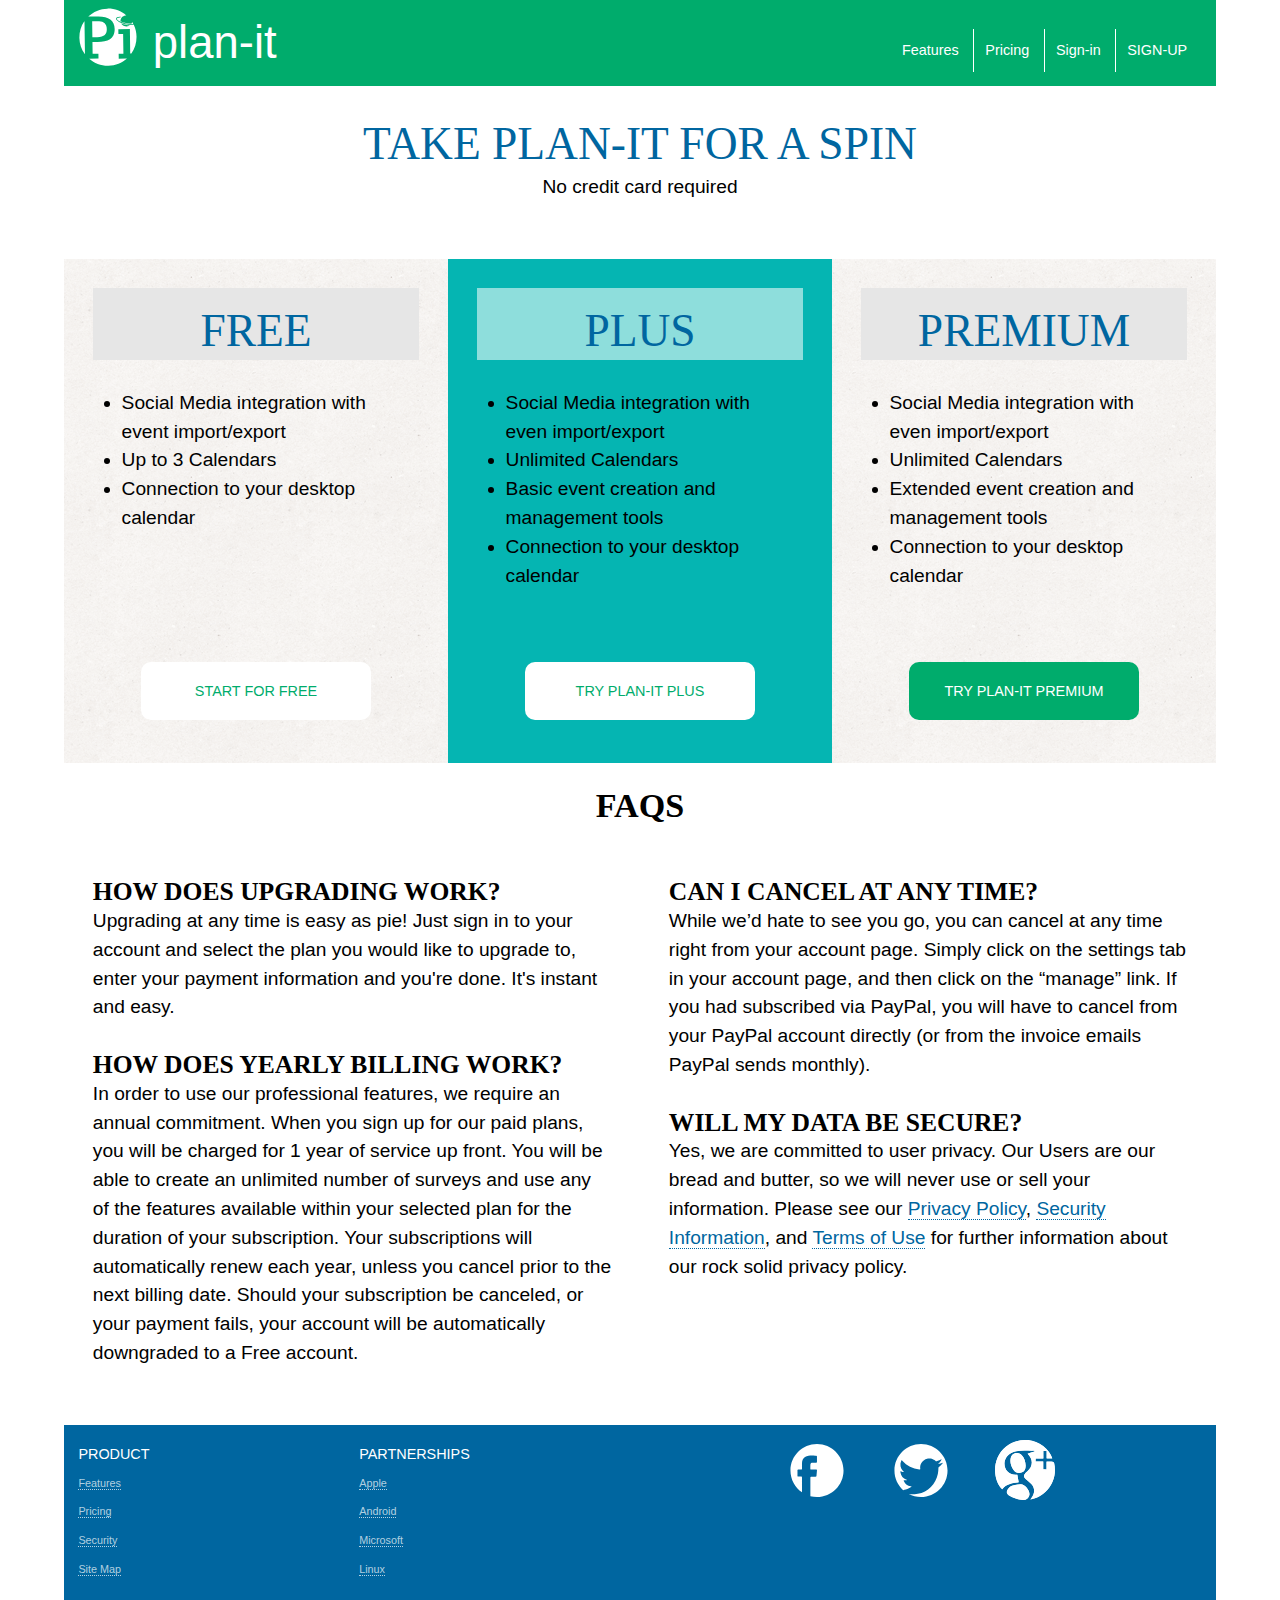
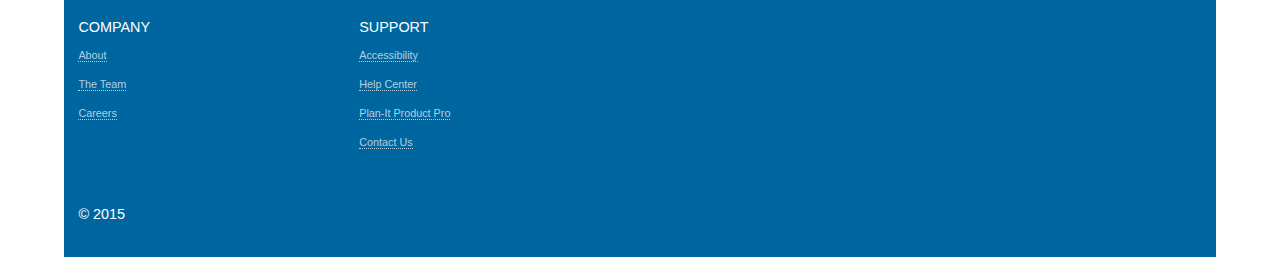
==== commit e3c43e40: "Spacing nightmares" ====
--- a/pricing.html
+++ b/pricing.html
@@ -28,11 +28,11 @@
 
 <header class="masthead grid xs-1 s-1 m-1 l-1 grid-bottom livinggreen" role="banner">
 	<div class="unit gutter-1-2 island-1-4 xs-2-3 s-2-3 m-1-3 l-1-4">
-		<img class="icon img-flex left push-r-1-2 push-0" src="images/plan-it-logo.svg" alt="">
+		<img class="icon img-flex left push-r-1-2 push-0" src="images/plan-it-logo.svg" alt="logo">
 		<h1 class="left tera pad-t-1-4 pad-b-1-4 push-0"><a href="index.html">plan-it</a></h1>
 	</div>
 
-	<div id="nav" class="navlist pad-b-1-2 text-right unit xs-1 s-1 m-2-3 l-3-4 grid-bottom push-0 gutter-1-2" role="nav">
+	<div id="nav" class="navlist pad-b-1-2 text-right unit xs-1 s-1 m-2-3 l-3-4 grid-bottom push-0 gutter-1-2">
 			<nav>
 			<input type="checkbox" class="nav-check" id="nav-check">
 				<label class="nav-label" for="nav-check">
@@ -60,7 +60,7 @@
 	</div>
 </div><!--grid-->
 
-<div class="testimonial grid grid-stretch">
+<div class="testimonial grid grid-stretch" role="main" id="main">
 	<div class="xs-1 s-1 m-1-2 l-1-3 unit-content-distribute pricing-block unit">
 		<div class="content-fill island">
 			<h2 class="mistgrey text-shoalblue rokkitt text-center tera push pad-t-1-2">Free</h2>
@@ -122,9 +122,9 @@
 		<div class="unit">
 			<h4 class="island-1-2 text-center rokkitt push-0">FAQs</h4>
 
-<div class="grid pink xs-1 s-1 m-1 l-1">
-			<div class="unit sm-1 s-1 m-1-2 l-1-2 island-1-2">
-					<h5 class="rokkitt push-0">How does uprgading work??</h5>
+<div class="grid xs-1 s-1 m-1 l-1">
+			<div class="unit sm-1 s-1 m-1-2 l-1-2 island">
+					<h5 class="rokkitt push-0">How does upgrading work?</h5>
 
 					<p>Upgrading at any time is easy as pie!  Just sign in to your account and select the plan you would like to upgrade to, enter your payment information and you're done.  It's instant and easy.</p>
 
@@ -135,17 +135,17 @@
 					You will be able to create an unlimited number of surveys and use any of the features available within
 					your selected plan for the duration of your subscription. Your subscriptions will automatically
 					renew each year, unless you cancel prior to the next billing date. Should your subscription be
-					cancelled, or your payment fails, your account will be automatically downgraded to a Free account.
+					canceled, or your payment fails, your account will be automatically downgraded to a Free account.
 					</p>
 			</div>
 
 
 
-			<div class="unit sm-1 s-1 m-1-2 l-1-2 island-1-2">
+			<div class="unit sm-1 s-1 m-1-2 l-1-2 island">
 					<h5 class="rokkitt push-0">Can I cancel at any time?</h5>
 
 					<p>While we’d hate to see you go, you can cancel at any time right from your account page.
-					Simply click on the “settings” tab in your account page, and then click on the “manage” link.
+					Simply click on the settings tab in your account page, and then click on the “manage” link.
 					If you had subscribed via PayPal, you will have to cancel from your PayPal account directly
 					(or from the invoice emails PayPal sends monthly).
 					</p>
--- a/style/main.css
+++ b/style/main.css
@@ -46,6 +46,7 @@
 .rokkitt {
     font-family: 'Rokkitt', serif;
     text-transform: uppercase;
+
 }
 .hero {
     background-image: url(../images/hero.jpg);
@@ -134,9 +135,33 @@
     border-right: none
 }
 
+/*Form*/
+
+input{
+
+    background-color: #e6e6e6;
+    border: none;
+    padding: .5em;
+    margin-bottom: 2em;
+    border-radius: 5px;
+    font-size: .7em;
+    width: 90%;
+}
+
+input[type="checkbox"]{
+    width: auto;
+}
+
+
 /*button*/
-
-.button {
+button{
+   border:none;
+   background: #00ac6c;
+   border-radius: 10px;
+   padding: .5em;
+}
+
+.button, button {
     margin: 0 auto;
     text-transform: uppercase;
     font-family: 'rokkitt', sans-serif;
@@ -152,10 +177,19 @@
     text-decoration: none;
     border: none;
 }
+
+.button a:hover{
+    background-color:#05b58a;
+
+}
 .button-reversed a {
     color: #00AC6C;
     background-color: #fff;
 }
+
+.button-reversed a:hover{
+    background-color:#e6e6e6;
+}
 a {
     border-bottom: 1px dotted #0066a0;
 
@@ -173,13 +207,13 @@
     color: #fff;
 }
 footer a {
-    color: rgba(255,255,255, 0.8);
+    color: rgba(255,255,255, 0.7);
     border-bottom: 1px dotted rgba(255,255,255,0.7);
 }
 
 
 footer a:hover {
-    font-weight: bold;
+
     color: rgba(255,255,255, 1)
 }
 footer h3,
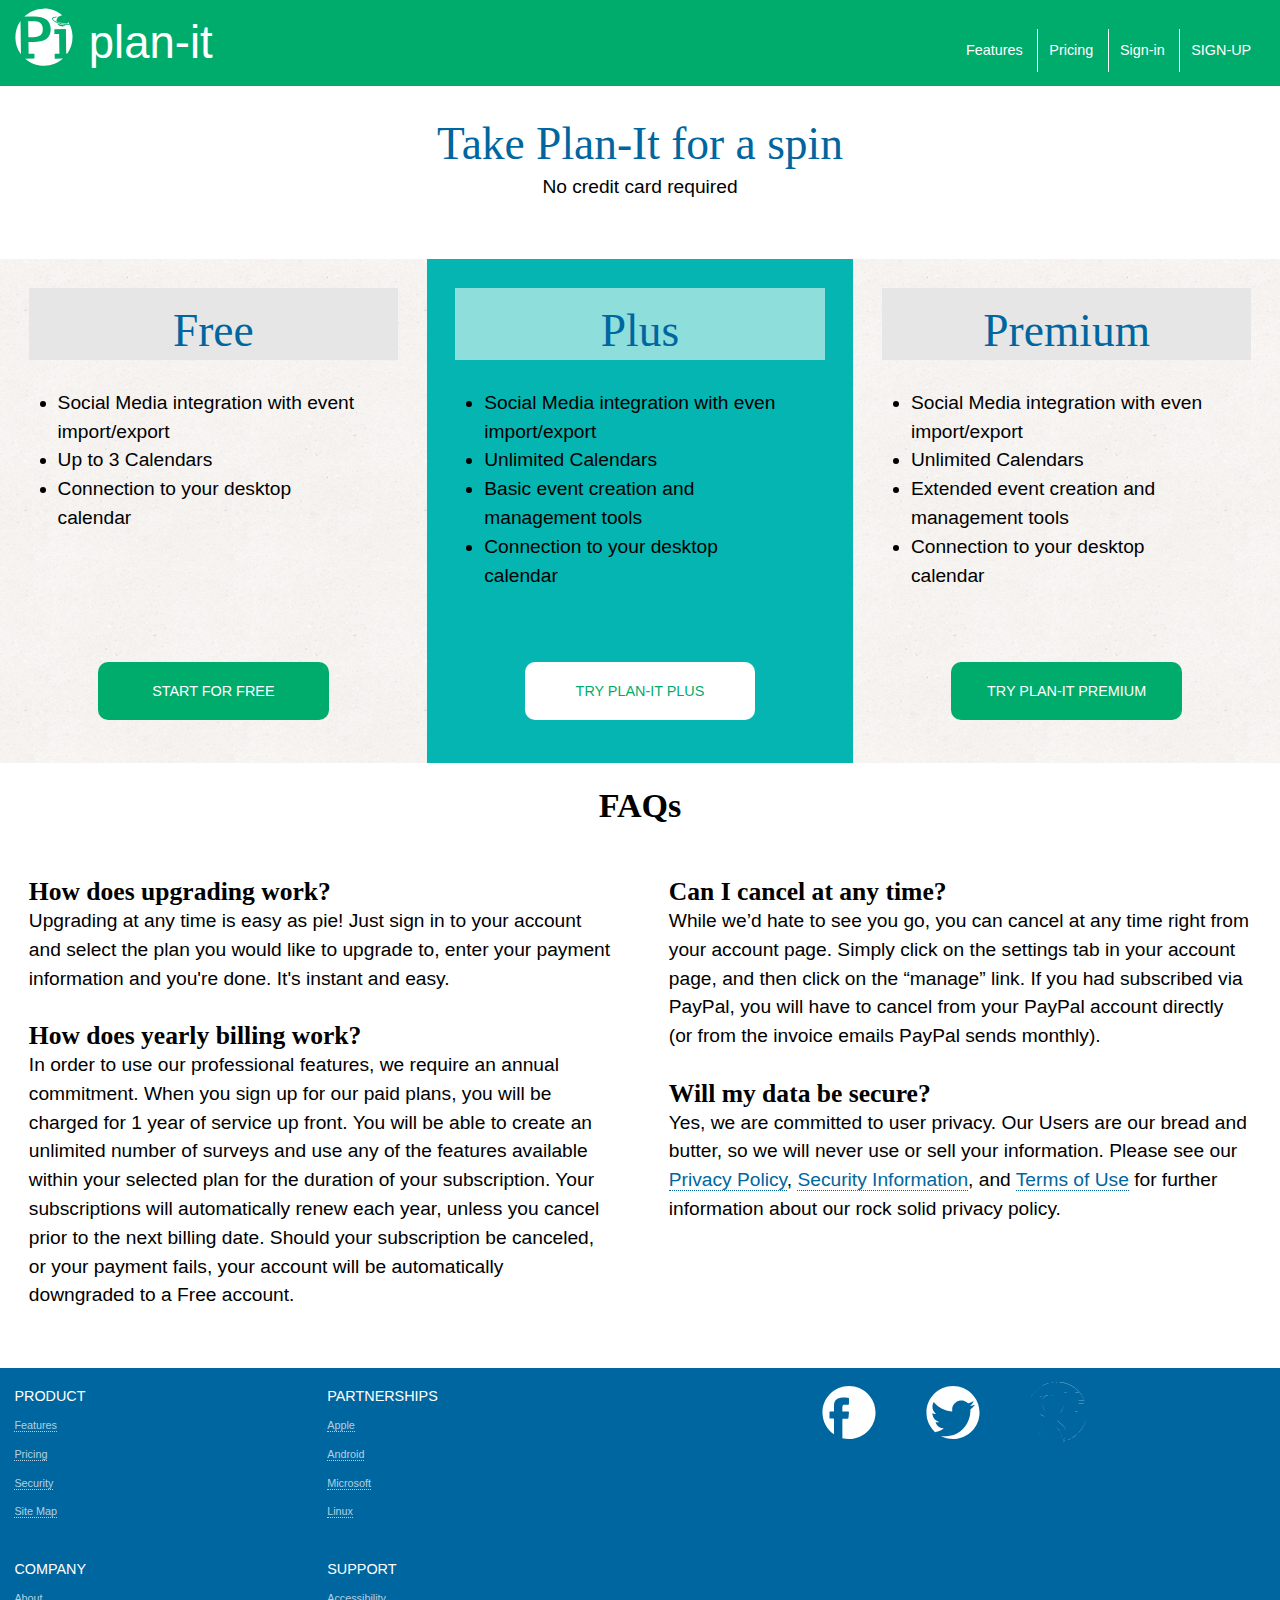
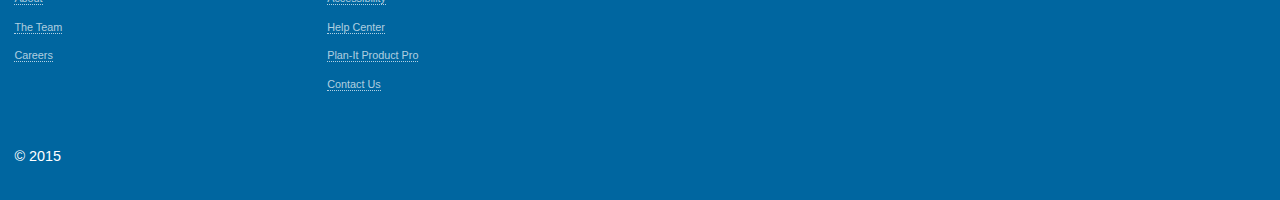
==== commit 4adf6c8f: "Fixed index page." ====
--- a/pricing.html
+++ b/pricing.html
@@ -72,7 +72,7 @@
 		</div>
 
 			<div class="bottom milli island-1-2 unit unit-m-center xs-1 s-1">
-					<p class="button button-reversed"><a class="push island-1-2" href="sign-up.html">start for free</a></p>
+					<p class="button"><a class="push island-1-2" href="sign-up.html">start for free</a></p>
 			</div>
 	</div>
 
--- a/style/main.css
+++ b/style/main.css
@@ -45,7 +45,8 @@
 }
 .rokkitt {
     font-family: 'Rokkitt', serif;
-    text-transform: uppercase;
+
+
 
 }
 .hero {
@@ -72,11 +73,13 @@
 
 
 
-.mug-bg {
+.mug-bg{
+
     background-image: url(../images/icons_freetime.svg);
     background-size: 120%;
     background-position: center;
     background-repeat: no-repeat;
+
 }
 
 .icon{
@@ -188,7 +191,8 @@
 }
 
 .button-reversed a:hover{
-    background-color:#e6e6e6;
+    background-color:rgba(255,255,255,0.8);
+    color: #05B5B2;
 }
 a {
     border-bottom: 1px dotted #0066a0;
@@ -233,7 +237,10 @@
 
 .mug-bg{
 	background-image: none;
-}
+
+}
+
+
 
     .nav {
         display: none;
@@ -304,14 +311,10 @@
 
 @media only screen and (min-width: 60em) {
     .wrapper {
-        max-width: 60em;
+        max-width: 75em;
         margin: 0 auto;
     }
 
-	html{          -webkit-transition: all 100ms ease-out;
-    -moz-transition: all 100ms ease-out;
-    -o-transition: all 100ms ease-out;
-    transition: all 100ms ease-out;
-}
-
-}
+
+
+}
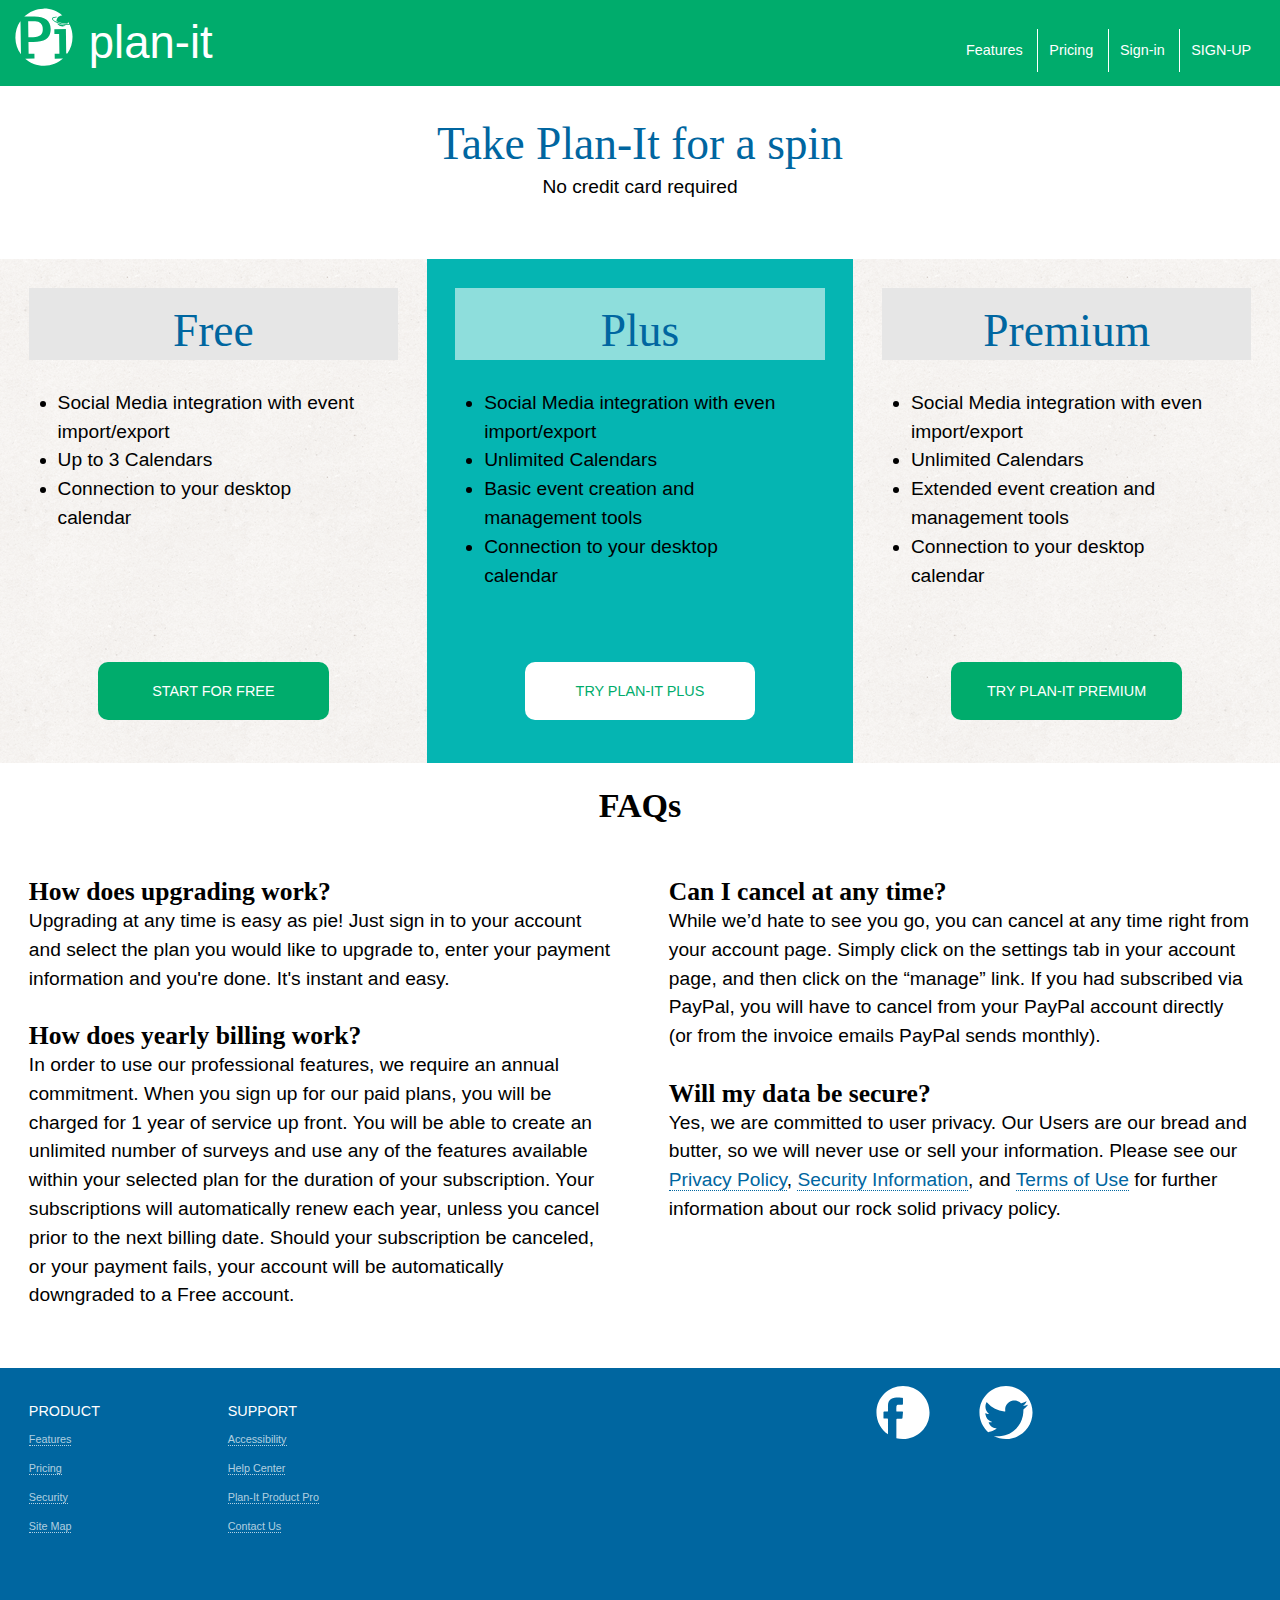
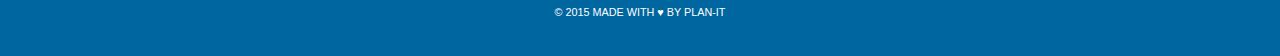
==== commit 0d88f321: "Reduced the footer size." ====
--- a/pricing.html
+++ b/pricing.html
@@ -163,56 +163,50 @@
 
 
 
-<footer class="shoalblue grid">
-	<div class="unit xs-1 s-1 m-1 l-1 island-1-2">
-
-		<div class="unit left push-0 xs-1 s-1-2 m-1-4 l-1-4">
-			<h3 class="milli push-0">Product</h3>
-			<ol class="micro list-group">
-				<li><a href="#">Features</a></li>
-				<li><a href="#">Pricing</a></li>
-				<li><a href="#">Security</a></li>
-				<li><a href="#">Site Map</a></li>
-			</ol>
-
-			<h3 class="milli push-0">Company</h3>
-				<ol class="micro list-group">
-				<li><a href="#">About</a></li>
-				<li><a href="#">The Team</a></li>
-				<li><a href="#">Careers</a></li>
-			</ol>
-		</div>
-
-		<div class="unit left push-0 xs-1 s-1-2 m-1-4 l-1-4 push-0">
-			<h3 class="milli push-0">Partnerships</h3>
-			<ol class="micro list-group">
-				<li><a href="#">Apple</a></li>
-				<li><a href="#">Android</a></li>
-				<li><a href="#">Microsoft</a></li>
-				<li><a href="#">Linux</a></li>
-			</ol>
-
-			<h3 class="milli push-0">Support</h3>
-			<ol class="micro list-group">
-				<li><a href="#">Accessibility</a></li>
-				<li><a href="#">Help Center</a></li>
-				<li><a href="#">Plan-It Product Pro</a></li>
-				<li><a href="#">Contact Us</a></li>
-			</ol>
-		</div>
-
-		<div class="unit text-center xs-1 s-1 m-1-2 l-1-2">
-			<img class="icon" src="images/icons_facebook.svg" alt="facebook">
-			<img class="icon" src="images/icons_twitter.svg" alt="twitter">
-			<img class="icon" src="images/icons_googleplus.svg" alt="google plus">
-
-		</div>
-	</div>
-
-	<div class="gutter-1-2 unit" role="content-info">
-	<p class="milli">© 2015</p>
-	</div>
-</footer>
+       <footer class="shoalblue grid">
+        <div class="grid xs-1 s-1 m-2-3 l-2-3">
+            <div class="unit xs-1 s-1 m-1 l-1 island">
+
+                <div class="unit left push-0 xs-1 s-1-2 m-1-4 l-1-4">
+                    <h3 class="milli push-0">Product</h3>
+                    <ol class="micro list-group">
+                        <li><a href="#">Features</a>
+                        </li>
+                        <li><a href="#">Pricing</a>
+                        </li>
+                        <li><a href="#">Security</a>
+                        </li>
+                        <li><a href="#">Site Map</a>
+                        </li>
+                    </ol>
+
+                </div>
+
+
+
+                    <h3 class="milli push-0">Support</h3>
+                    <ol class="micro list-group">
+                        <li><a href="#">Accessibility</a>
+                        </li>
+                        <li><a href="#">Help Center</a>
+                        </li>
+                        <li><a href="#">Plan-It Product Pro</a>
+                        </li>
+                        <li><a href="#">Contact Us</a>
+                        </li>
+                    </ol>
+                </div>
+</div>
+                <div class="unit pad-t-1-2 xs-1 s-1 m-1-3 l-1-3">
+                    <img class="icon" src="images/icons_facebook.svg" alt="facebook">
+                    <img class="icon" src="images/icons_twitter.svg" alt="twitter">
+
+             </div>
+
+            <div class="gutter-1-2 unit xs-1 s-1 m-1 l-1 text-center" role="content-info">
+                <p class="micro text-center">© 2015 Made with ♥ by plan-it</p>
+            </div>
+        </footer>
 </div>
 </body>
 </html>
--- a/style/main.css
+++ b/style/main.css
@@ -191,8 +191,8 @@
 }
 
 .button-reversed a:hover{
-    background-color:rgba(255,255,255,0.8);
-    color: #05B5B2;
+    background-color:rgba(255,255,255,0.9);
+    color: #0066A0;
 }
 a {
     border-bottom: 1px dotted #0066a0;
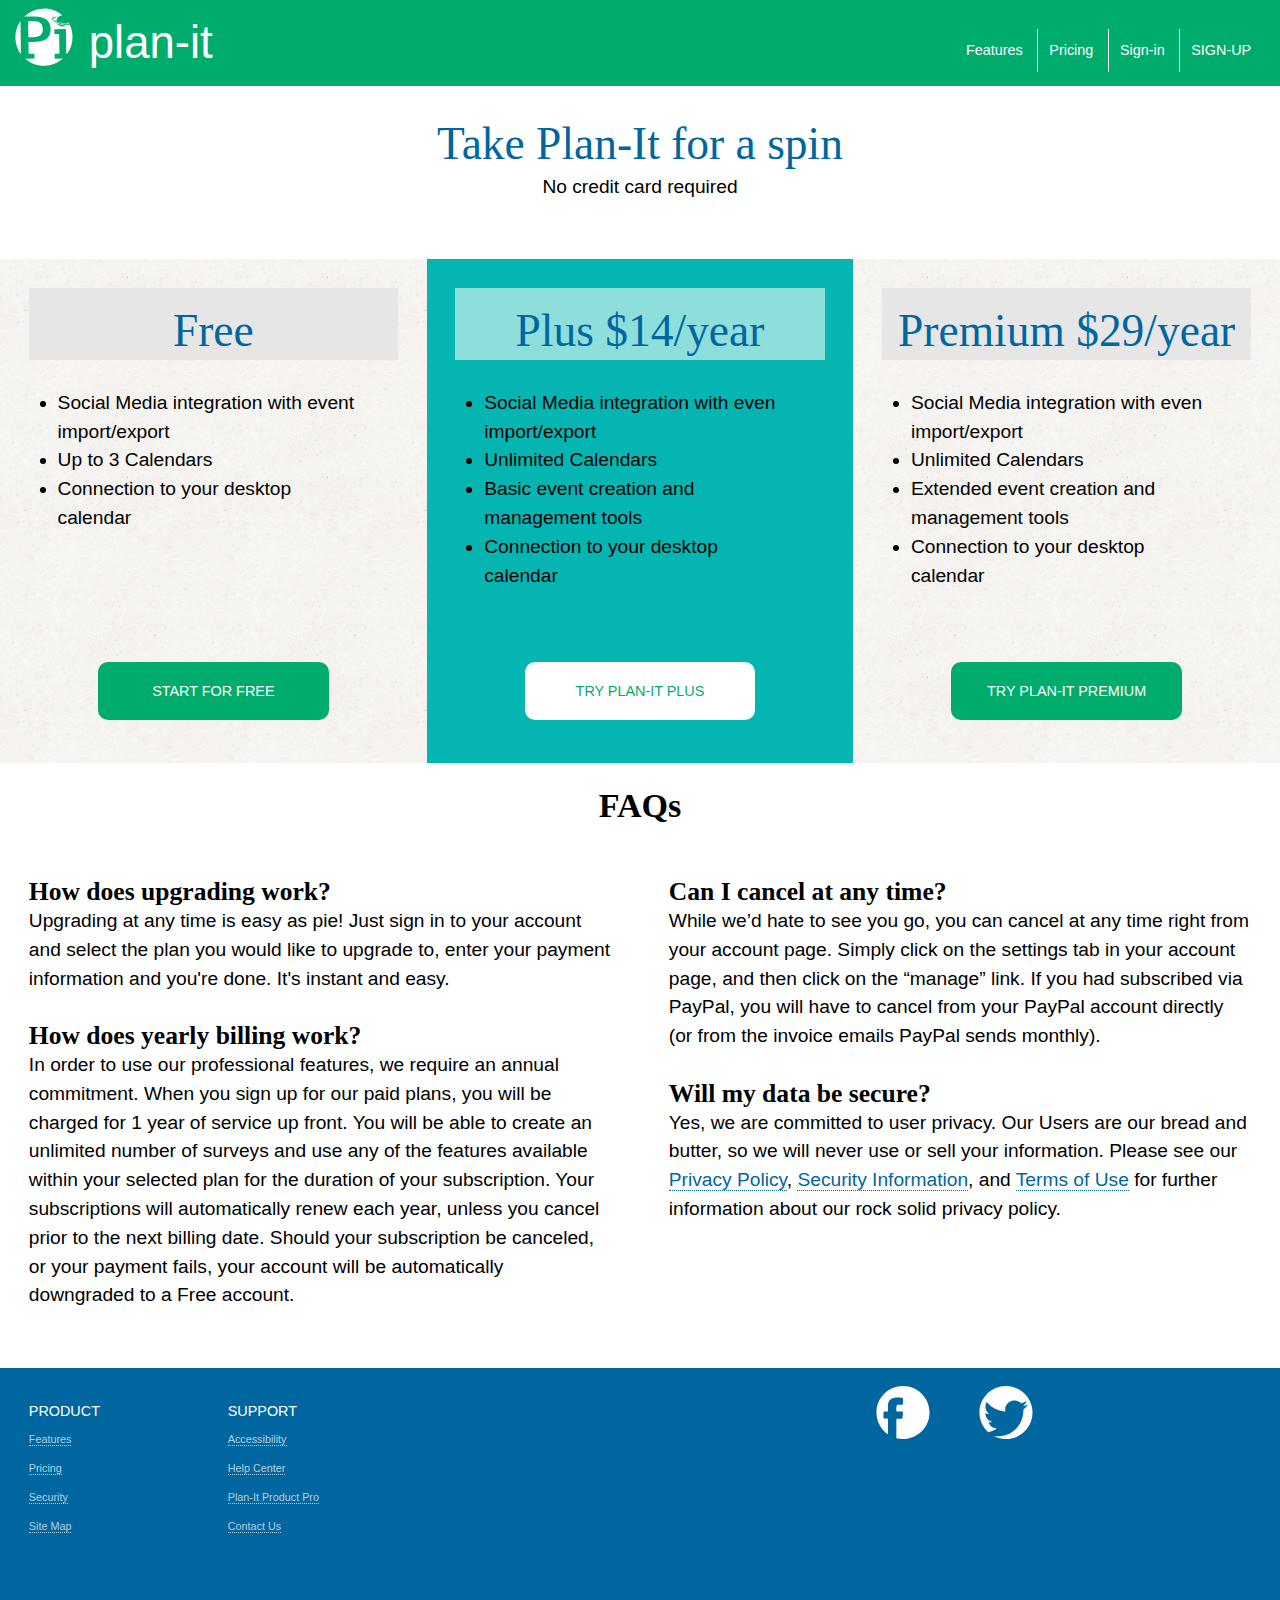
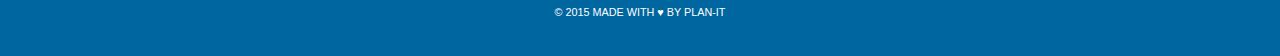
==== commit e7c7232e: "Pricing needed prices." ====
--- a/pricing.html
+++ b/pricing.html
@@ -80,7 +80,7 @@
 
 	<div class="unit-content-distribute xs-1 s-1 m-1-2 l-1-3 pricing-block unit tranquilblue">
 		<div class="content-fill island">
-			<h2 class="white-opac text-shoalblue rokkitt text-center tera push-0 pad-t-1-2">Plus</h2>
+			<h2 class="white-opac text-shoalblue rokkitt text-center tera push-0 pad-t-1-2">Plus $14/year</h2>
 			<ul class="pad-t gutter">
 				<li>Social Media integration with even import/export</li>
 				<li>Unlimited Calendars</li>
@@ -97,7 +97,7 @@
 
 	<div class="unit-content-distribute xs-1 s-1 m-1 l-1-3 pricing-block unit">
 		<div class="content-fill island">
-			<h2 class="mistgrey text-shoalblue rokkitt text-center tera push-0 pad-t-1-2">Premium</h2>
+			<h2 class="mistgrey text-shoalblue rokkitt text-center tera push-0 pad-t-1-2">Premium $29/year</h2>
 			<ul class="pad-t gutter">
 				<li>Social Media integration with even import/export</li>
 				<li>Unlimited Calendars</li>
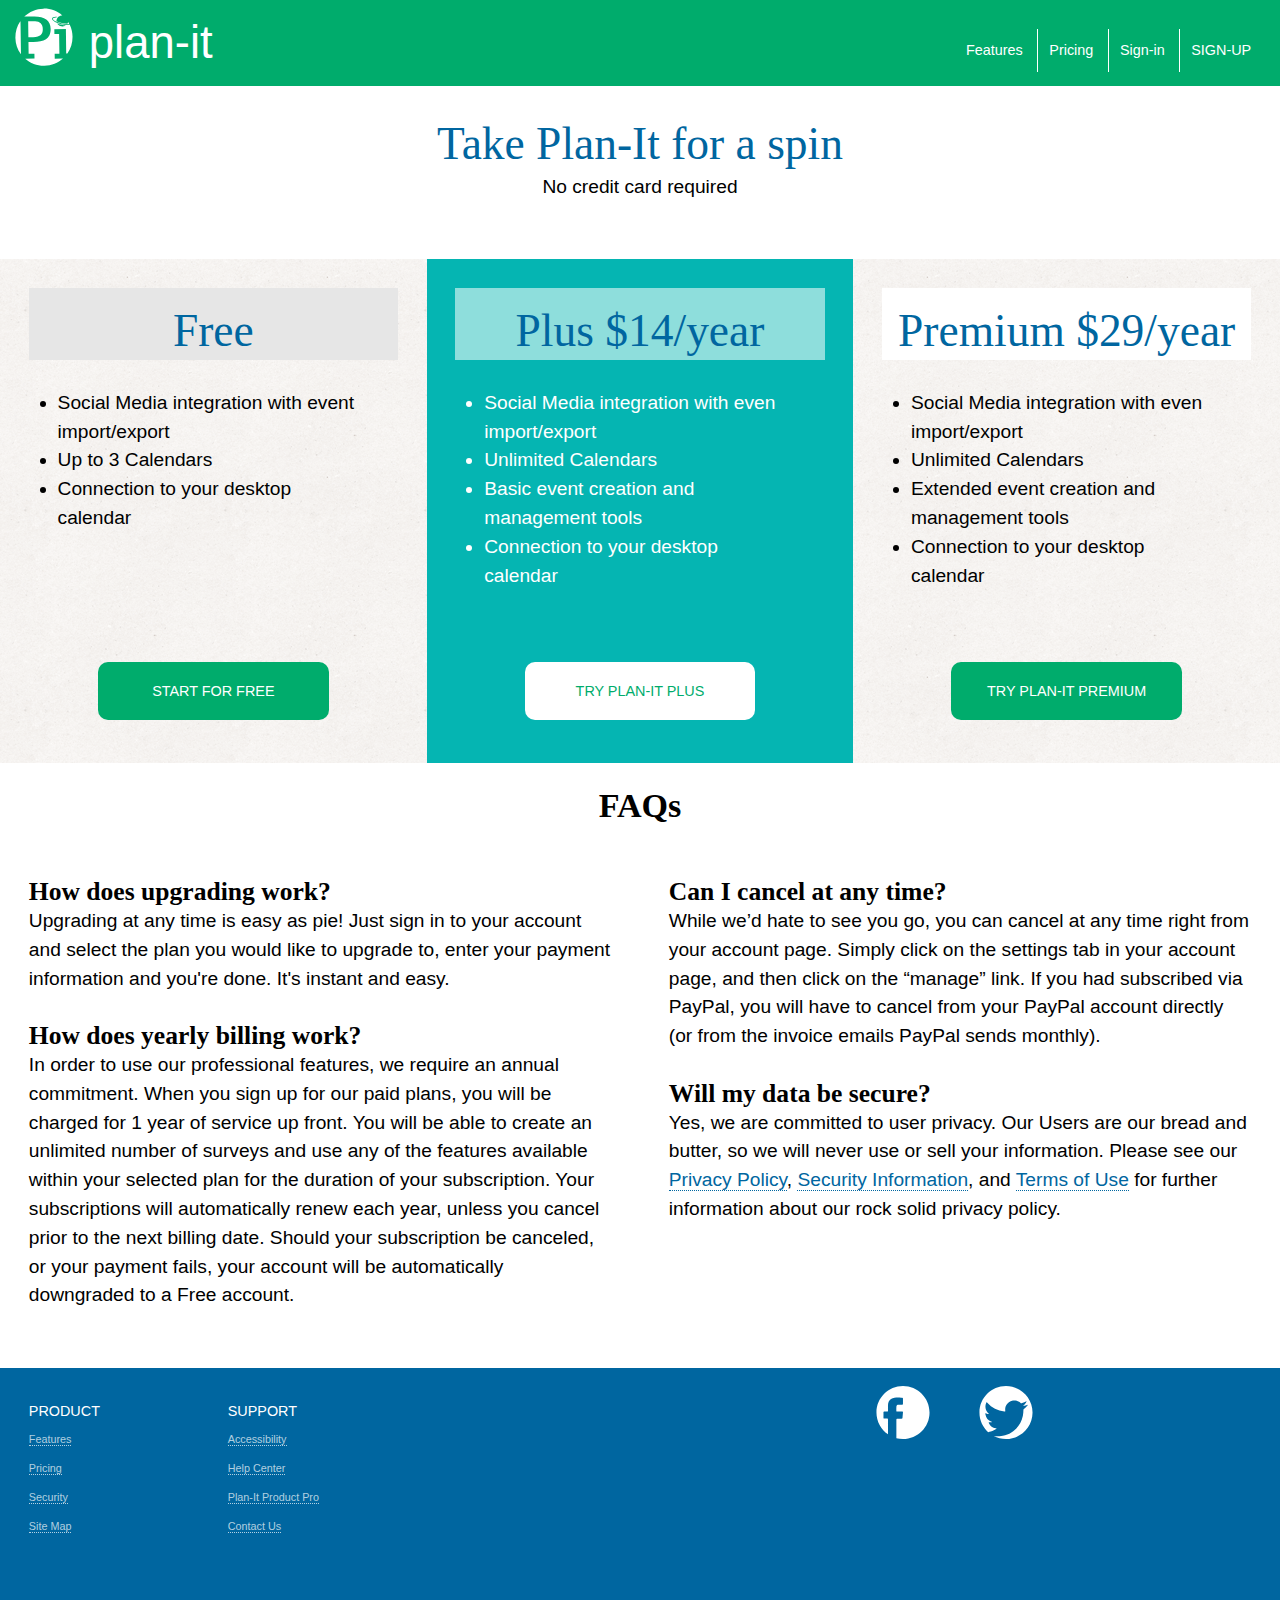
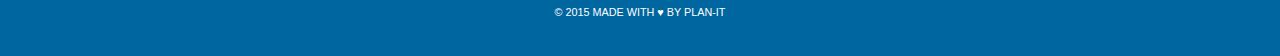
==== commit dc0a42be: "header, added link in logo" ====
--- a/pricing.html
+++ b/pricing.html
@@ -27,29 +27,36 @@
 <div class="wrapper">
 
 <header class="masthead grid xs-1 s-1 m-1 l-1 grid-bottom livinggreen" role="banner">
-	<div class="unit gutter-1-2 island-1-4 xs-2-3 s-2-3 m-1-3 l-1-4">
-		<img class="icon img-flex left push-r-1-2 push-0" src="images/plan-it-logo.svg" alt="logo">
-		<h1 class="left tera pad-t-1-4 pad-b-1-4 push-0"><a href="index.html">plan-it</a></h1>
-	</div>
-
-	<div id="nav" class="navlist pad-b-1-2 text-right unit xs-1 s-1 m-2-3 l-3-4 grid-bottom push-0 gutter-1-2">
-			<nav>
-			<input type="checkbox" class="nav-check" id="nav-check">
-				<label class="nav-label" for="nav-check">
-					<img class="nav-open" src="images/open-nav.svg" alt="open navigation">
-					<img class="nav-close" src="images/closed-nav.svg" alt="close navigation">
-				</label>
-
-				<ol class="nav milli list-group list-group--inline push-0" role="navigation">
-					<li class="island-1-4 unit-m-hidden unit-l-hidden unit-xl-hidden"><a href="index.html">Home</a></li>
-					<li class="island-1-4"><a href="tour.html">Features</a></li>
-					<li class="island-1-4"><a href="pricing.html">Pricing</a></li>
-					<li class="island-1-4"><a href="sign-up.html">Sign-in</a></li>
-					<li class="island-1-4"><a href="sign-up.html">SIGN-UP</a></li>
-				</ol>
-			</nav>
-	</div>
-</header>
+            <div class="unit gutter-1-2 island-1-4 xs-2-3 s-2-3 m-1-3 l-1-4">
+            <a href="index.html" alt="home">
+              <img class="icon img-flex left push-r-1-2 push-0" src="images/plan-it-logo.svg" alt="logo">
+              </a>
+                <h1 class="left tera pad-t-1-4 pad-b-1-4 push-0"><a href="index.html">plan-it</a></h1>
+            </div>
+
+            <div id="nav" class="navlist pad-b-1-2 text-right unit xs-1 s-1 m-2-3 l-3-4 grid-bottom push-0 gutter-1-2">
+                <nav>
+                    <input type="checkbox" class="nav-check" id="nav-check">
+                    <label class="nav-label" for="nav-check">
+                        <img class="nav-open" src="images/open-nav.svg" alt="open navigation">
+                        <img class="nav-close" src="images/closed-nav.svg" alt="close navigation">
+                    </label>
+
+                    <ol class="nav milli list-group list-group--inline push-0" role="navigation">
+                        <li class="island-1-4 unit-m-hidden unit-l-hidden unit-xl-hidden"><a href="index.html">Home</a>
+                        </li>
+                        <li class="island-1-4"><a href="tour.html">Features</a>
+                        </li>
+                        <li class="island-1-4"><a href="pricing.html">Pricing</a>
+                        </li>
+                        <li class="island-1-4"><a href="sign-up.html">Sign-in</a>
+                        </li>
+                        <li class="island-1-4"><a href="sign-up.html">SIGN-UP</a>
+                        </li>
+                    </ol>
+                </nav>
+            </div>
+        </header>
 
 
 
@@ -81,7 +88,7 @@
 	<div class="unit-content-distribute xs-1 s-1 m-1-2 l-1-3 pricing-block unit tranquilblue">
 		<div class="content-fill island">
 			<h2 class="white-opac text-shoalblue rokkitt text-center tera push-0 pad-t-1-2">Plus $14/year</h2>
-			<ul class="pad-t gutter">
+			<ul class="pad-t text-white gutter">
 				<li>Social Media integration with even import/export</li>
 				<li>Unlimited Calendars</li>
 				<li>Basic event creation and management tools</li>
@@ -97,7 +104,7 @@
 
 	<div class="unit-content-distribute xs-1 s-1 m-1 l-1-3 pricing-block unit">
 		<div class="content-fill island">
-			<h2 class="mistgrey text-shoalblue rokkitt text-center tera push-0 pad-t-1-2">Premium $29/year</h2>
+			<h2 class="white text-shoalblue rokkitt text-center tera push-0 pad-t-1-2">Premium $29/year</h2>
 			<ul class="pad-t gutter">
 				<li>Social Media integration with even import/export</li>
 				<li>Unlimited Calendars</li>
--- a/style/main.css
+++ b/style/main.css
@@ -231,9 +231,7 @@
 }
 
 @media only screen and (max-width: 38em) {
-.testimonial{
-	background-image: none;
-}
+
 
 .mug-bg{
 	background-image: none;
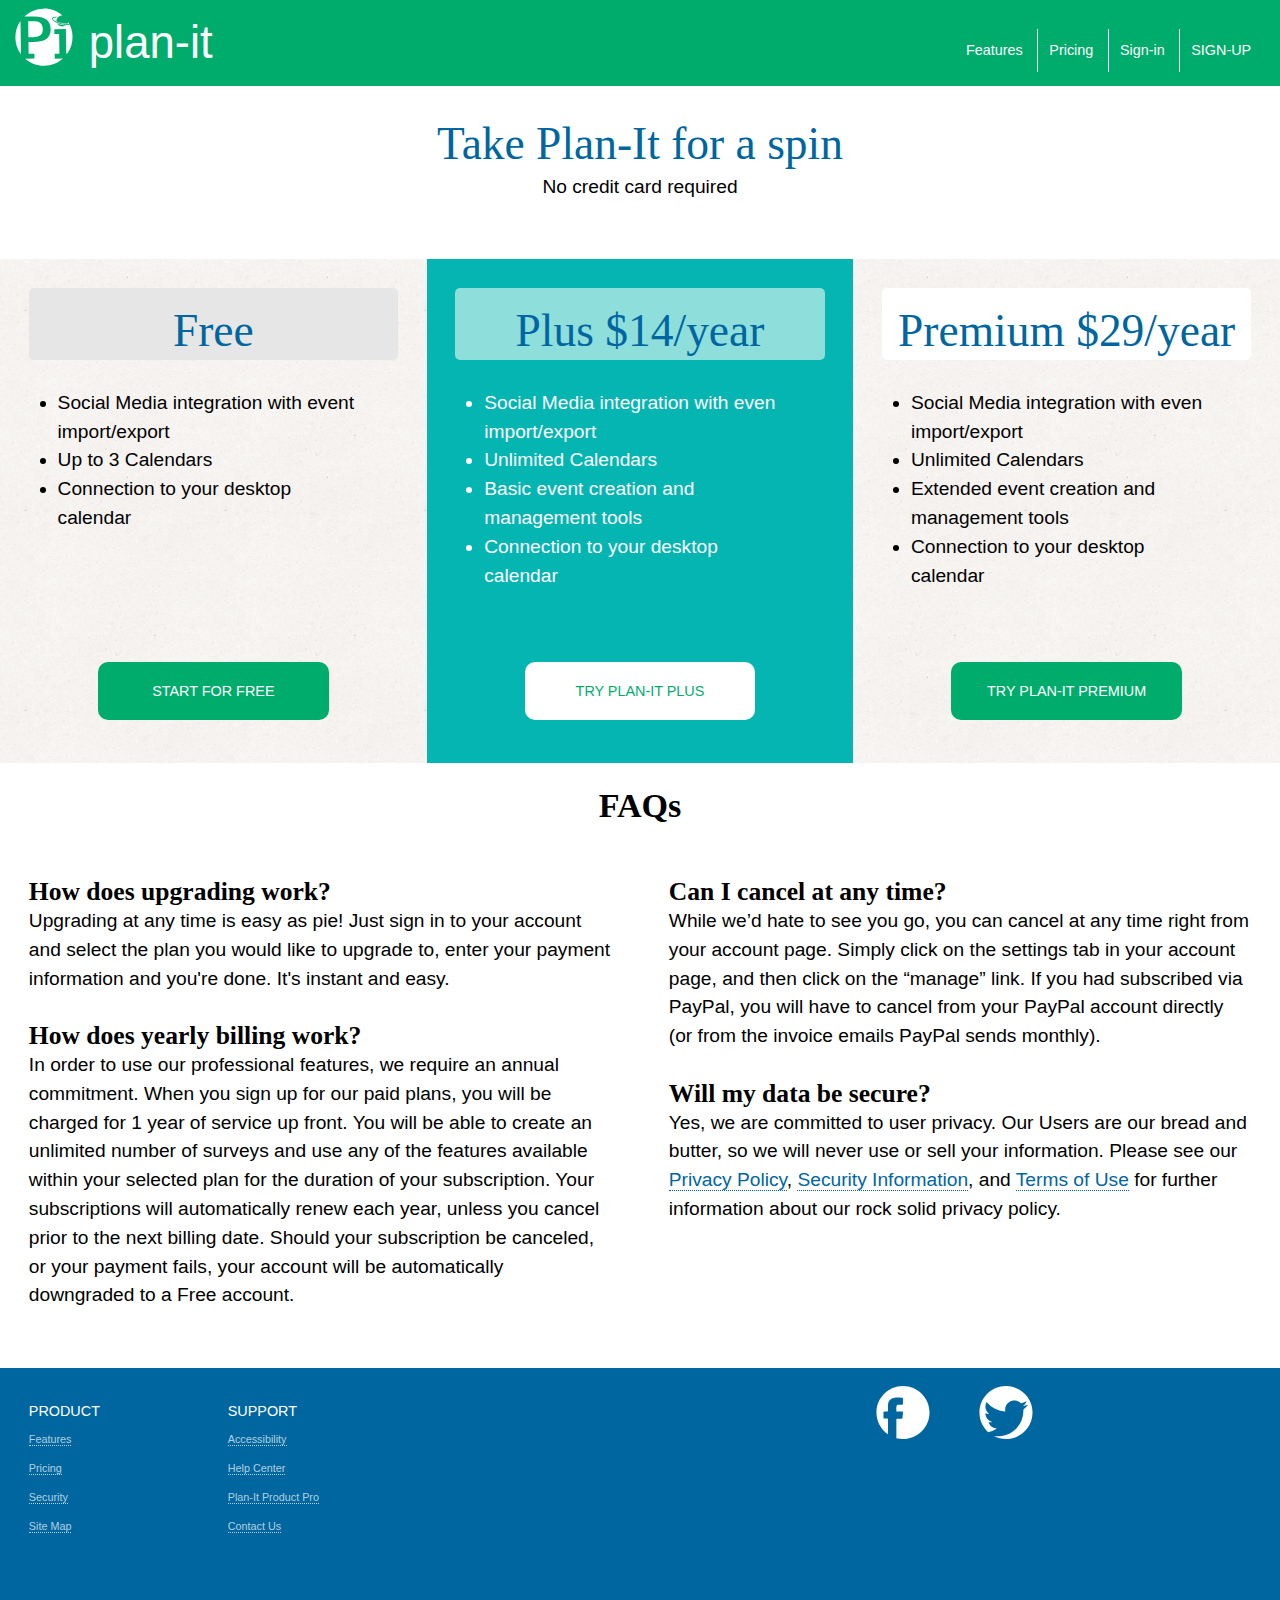
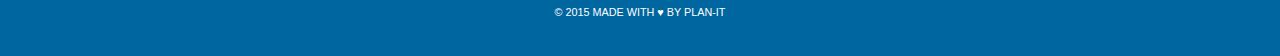
==== commit a15f9374: "Tidies html" ====
--- a/pricing.html
+++ b/pricing.html
@@ -1,219 +1,334 @@
 <!DOCTYPE html>
 <html lang="en-ca">
-
-<head>
-  <meta charset="utf-8">
-  <title>Plan-It &bullet; Pricing</title>
-
-  <link href="style/modules.css" rel="stylesheet">
-  <link href="style/grid.css" rel="stylesheet"><!--must put grid css first-->
-  <link href="style/type.css" rel="stylesheet">
-  <link href="style/main.css" rel="stylesheet">
-
-
-  <meta name="handheldfriendly" content="true"><!--for old phones-->
-  <meta name="mobileoptimized" content="240"><!--optimizes screen for 240px, can use 360-->
-  <meta name="viewport" content="width=device-width, initial-scale=1">
-
-</head>
-
-<body>
-<!--skip links for accessibility -->
-<ul class="skip-links">
-	<li><a href="#main">Jump to main content</a></li>
-	<li><a href="#nav">Jump to navigation</a></li>
-</ul>
-
-<div class="wrapper">
-
-<header class="masthead grid xs-1 s-1 m-1 l-1 grid-bottom livinggreen" role="banner">
-            <div class="unit gutter-1-2 island-1-4 xs-2-3 s-2-3 m-1-3 l-1-4">
-            <a href="index.html" alt="home">
-              <img class="icon img-flex left push-r-1-2 push-0" src="images/plan-it-logo.svg" alt="logo">
-              </a>
-                <h1 class="left tera pad-t-1-4 pad-b-1-4 push-0"><a href="index.html">plan-it</a></h1>
+    <head>
+        <meta charset="utf-8">
+        <title>
+            Plan-It &bullet; Pricing
+        </title>
+        <link href="style/modules.css" rel="stylesheet">
+        <link href="style/grid.css" rel="stylesheet">
+        <!--must put grid css first-->
+        <link href="style/type.css" rel="stylesheet">
+        <link href="style/main.css" rel="stylesheet">
+        <meta content="true" name="handheldfriendly"><!--for old phones-->
+        <meta content="240" name="mobileoptimized">
+        <!--optimizes screen for 240px, can use 360-->
+        <meta content="width=device-width, initial-scale=1" name="viewport">
+    </head>
+    <body>
+        <!--skip links for accessibility -->
+
+        <ul class="skip-links">
+            <li>
+                <a href="#main">Jump to main content</a>
+            </li>
+
+            <li>
+                <a href="#nav">Jump to navigation</a>
+            </li>
+        </ul>
+
+        <div class="wrapper">
+            <header class=
+            "masthead grid xs-1 s-1 m-1 l-1 grid-bottom livinggreen" role=
+            "banner">
+                <div class=
+                "unit gutter-1-2 island-1-4 xs-2-3 s-2-3 m-1-3 l-1-4">
+                    <a href="index.html"><img alt="logo" class=
+                    "icon img-flex left push-r-1-2 push-0" src=
+                    "images/plan-it-logo.svg"></a>
+                    <h1 class="left tera pad-t-1-4 pad-b-1-4 push-0">
+                        <a href="index.html">plan-it</a>
+                    </h1>
+                </div>
+
+                <div class=
+                "navlist pad-b-1-2 text-right unit xs-1 s-1 m-2-3 l-3-4 grid-bottom push-0 gutter-1-2"
+                id="nav">
+                    <nav>
+                        <input class="nav-check" id="nav-check" type=
+                        "checkbox"> <label class="nav-label" for=
+                        "nav-check"><img alt="open navigation" class="nav-open"
+                        src="images/open-nav.svg"> <img alt="close navigation"
+                        class="nav-close" src="images/closed-nav.svg"></label>
+                        <ol class=
+                        "nav milli list-group list-group--inline push-0" role=
+                        "navigation">
+                            <li class=
+                            "island-1-4 unit-m-hidden unit-l-hidden unit-xl-hidden">
+                            <a href="index.html">Home</a>
+                            </li>
+
+                            <li class="island-1-4">
+                                <a href="tour.html">Features</a>
+                            </li>
+
+                            <li class="island-1-4">
+                                <a href="pricing.html">Pricing</a>
+                            </li>
+
+                            <li class="island-1-4">
+                                <a href="sign-up.html">Sign-in</a>
+                            </li>
+
+                            <li class="island-1-4">
+                                <a href="sign-up.html">SIGN-UP</a>
+                            </li>
+                        </ol>
+                    </nav>
+                </div>
+            </header>
+
+            <div class="grid text-center xs-1 s-1 m-1 l- xl-1">
+                <div class="unit island">
+                    <h3 class="push-0 text-shoalblue rokkitt">
+                        Take Plan-It for a spin
+                    </h3>
+
+                    <p>
+                        No credit card required
+                    </p>
+                </div>
             </div>
-
-            <div id="nav" class="navlist pad-b-1-2 text-right unit xs-1 s-1 m-2-3 l-3-4 grid-bottom push-0 gutter-1-2">
-                <nav>
-                    <input type="checkbox" class="nav-check" id="nav-check">
-                    <label class="nav-label" for="nav-check">
-                        <img class="nav-open" src="images/open-nav.svg" alt="open navigation">
-                        <img class="nav-close" src="images/closed-nav.svg" alt="close navigation">
-                    </label>
-
-                    <ol class="nav milli list-group list-group--inline push-0" role="navigation">
-                        <li class="island-1-4 unit-m-hidden unit-l-hidden unit-xl-hidden"><a href="index.html">Home</a>
-                        </li>
-                        <li class="island-1-4"><a href="tour.html">Features</a>
-                        </li>
-                        <li class="island-1-4"><a href="pricing.html">Pricing</a>
-                        </li>
-                        <li class="island-1-4"><a href="sign-up.html">Sign-in</a>
-                        </li>
-                        <li class="island-1-4"><a href="sign-up.html">SIGN-UP</a>
-                        </li>
-                    </ol>
-                </nav>
+            <!--grid-->
+
+            <div class="testimonial grid grid-stretch" id="main" role="main">
+                <div class=
+                "xs-1 s-1 m-1-2 l-1-3 unit-content-distribute pricing-block unit">
+                <div class="content-fill island">
+                        <h2 class=
+                        "mistgrey text-shoalblue rokkitt text-center tera push pad-t-1-2">
+                        Free
+                        </h2>
+
+                        <ul class="gutter">
+                            <li>Social Media integration with event
+                            import/export
+                            </li>
+
+                            <li>Up to 3 Calendars
+                            </li>
+
+                            <li>Connection to your desktop calendar
+                            </li>
+                        </ul>
+                    </div>
+
+                    <div class=
+                    "bottom milli island-1-2 unit unit-m-center xs-1 s-1">
+                        <p class="button">
+                            <a class="push island-1-2" href=
+                            "sign-up.html">start for free</a>
+                        </p>
+                    </div>
+                </div>
+
+                <div class=
+                "unit-content-distribute xs-1 s-1 m-1-2 l-1-3 pricing-block unit tranquilblue">
+                <div class="content-fill island">
+                        <h2 class=
+                        "white-opac text-shoalblue rokkitt text-center tera push-0 pad-t-1-2">
+                        Plus $14/year
+                        </h2>
+
+                        <ul class="pad-t text-white gutter">
+                            <li>Social Media integration with even
+                            import/export
+                            </li>
+
+                            <li>Unlimited Calendars
+                            </li>
+
+                            <li>Basic event creation and management tools
+                            </li>
+
+                            <li>Connection to your desktop calendar
+                            </li>
+                        </ul>
+                    </div>
+
+                    <div class="milli unit unit-m-center island-1-2 xs-1 s-1">
+                        <p class="button button-reversed">
+                            <a class="push island-1-2" href="sign-up.html">Try
+                            Plan-it Plus</a>
+                        </p>
+                    </div>
+                </div>
+
+                <div class=
+                "unit-content-distribute xs-1 s-1 m-1 l-1-3 pricing-block unit">
+                <div class="content-fill island">
+                        <h2 class=
+                        "white text-shoalblue rokkitt text-center tera push-0 pad-t-1-2">
+                        Premium $29/year
+                        </h2>
+
+                        <ul class="pad-t gutter">
+                            <li>Social Media integration with even
+                            import/export
+                            </li>
+
+                            <li>Unlimited Calendars
+                            </li>
+
+                            <li>Extended event creation and management tools
+                            </li>
+
+                            <li>Connection to your desktop calendar
+                            </li>
+                        </ul>
+                    </div>
+
+                    <div class="milli unit unit-m-center island-1-2 xs-1 s-1">
+                        <p class="button">
+                            <a class="push island-1-2" href="sign-up.html">Try
+                            Plan-it Premium</a>
+                        </p>
+                    </div>
+                </div>
             </div>
-        </header>
-
-
-
-<div class="grid text-center xs-1 s-1 m-1 l- xl-1">
-	<div class="unit island">
-		<h3 class="push-0 text-shoalblue rokkitt">Take Plan-It for a spin</h3>
-		<p>No credit card required</p>
-	</div>
-</div><!--grid-->
-
-<div class="testimonial grid grid-stretch" role="main" id="main">
-	<div class="xs-1 s-1 m-1-2 l-1-3 unit-content-distribute pricing-block unit">
-		<div class="content-fill island">
-			<h2 class="mistgrey text-shoalblue rokkitt text-center tera push pad-t-1-2">Free</h2>
-			<ul class="gutter">
-				<li>Social Media integration with event import/export</li>
-				<li>Up to 3 Calendars</li>
-				<li>Connection to your desktop calendar</li>
-			</ul>
-		</div>
-
-			<div class="bottom milli island-1-2 unit unit-m-center xs-1 s-1">
-					<p class="button"><a class="push island-1-2" href="sign-up.html">start for free</a></p>
-			</div>
-	</div>
-
-
-
-	<div class="unit-content-distribute xs-1 s-1 m-1-2 l-1-3 pricing-block unit tranquilblue">
-		<div class="content-fill island">
-			<h2 class="white-opac text-shoalblue rokkitt text-center tera push-0 pad-t-1-2">Plus $14/year</h2>
-			<ul class="pad-t text-white gutter">
-				<li>Social Media integration with even import/export</li>
-				<li>Unlimited Calendars</li>
-				<li>Basic event creation and management tools</li>
-				<li>Connection to your desktop calendar</li>
-			</ul>
-		</div>
-
-		<div class="milli unit unit-m-center island-1-2 xs-1 s-1">
-			<p class="button button-reversed"><a class="push island-1-2" href="sign-up.html">Try Plan-it Plus</a></p>
-		</div>
-	</div>
-
-
-	<div class="unit-content-distribute xs-1 s-1 m-1 l-1-3 pricing-block unit">
-		<div class="content-fill island">
-			<h2 class="white text-shoalblue rokkitt text-center tera push-0 pad-t-1-2">Premium $29/year</h2>
-			<ul class="pad-t gutter">
-				<li>Social Media integration with even import/export</li>
-				<li>Unlimited Calendars</li>
-				<li>Extended event creation and management tools</li>
-				<li>Connection to your desktop calendar</li>
-			</ul>
-		</div>
-
-		<div class="milli unit unit-m-center island-1-2 xs-1 s-1">
-			<p class="button"><a class="push island-1-2" href="sign-up.html">Try Plan-it Premium</a></p>
-		</div>
-	</div>
-
-
-</div><!--free grid-->
-
-
-
-<!--FAQ-->
-<div class="grid">
-
-		<div class="unit">
-			<h4 class="island-1-2 text-center rokkitt push-0">FAQs</h4>
-
-<div class="grid xs-1 s-1 m-1 l-1">
-			<div class="unit sm-1 s-1 m-1-2 l-1-2 island">
-					<h5 class="rokkitt push-0">How does upgrading work?</h5>
-
-					<p>Upgrading at any time is easy as pie!  Just sign in to your account and select the plan you would like to upgrade to, enter your payment information and you're done.  It's instant and easy.</p>
-
-					<h5 class="rokkitt push-0">How does yearly billing work?</h5>
-
-					<p>In order to use our professional features, we require an annual commitment.
-					When you sign up for our paid plans, you will be charged for 1 year of service up front.
-					You will be able to create an unlimited number of surveys and use any of the features available within
-					your selected plan for the duration of your subscription. Your subscriptions will automatically
-					renew each year, unless you cancel prior to the next billing date. Should your subscription be
-					canceled, or your payment fails, your account will be automatically downgraded to a Free account.
-					</p>
-			</div>
-
-
-
-			<div class="unit sm-1 s-1 m-1-2 l-1-2 island">
-					<h5 class="rokkitt push-0">Can I cancel at any time?</h5>
-
-					<p>While we’d hate to see you go, you can cancel at any time right from your account page.
-					Simply click on the settings tab in your account page, and then click on the “manage” link.
-					If you had subscribed via PayPal, you will have to cancel from your PayPal account directly
-					(or from the invoice emails PayPal sends monthly).
-					</p>
-
-					<h5 class="rokkitt push-0">Will my data be secure?</h5>
-
-					<p>Yes, we are committed to user privacy. Our Users are our bread and butter, so we will never use or sell your information.
-					Please see our <a href ="">Privacy Policy</a>, <a href ="">Security Information</a>, and <a href ="">Terms of Use</a> for further information about our rock solid privacy policy.
-					</p>
-			</div>
-
-		</div>
-		</div>
-</div>
-
-
-
-       <footer class="shoalblue grid">
-        <div class="grid xs-1 s-1 m-2-3 l-2-3">
-            <div class="unit xs-1 s-1 m-1 l-1 island">
-
-                <div class="unit left push-0 xs-1 s-1-2 m-1-4 l-1-4">
-                    <h3 class="milli push-0">Product</h3>
-                    <ol class="micro list-group">
-                        <li><a href="#">Features</a>
-                        </li>
-                        <li><a href="#">Pricing</a>
-                        </li>
-                        <li><a href="#">Security</a>
-                        </li>
-                        <li><a href="#">Site Map</a>
-                        </li>
-                    </ol>
-
-                </div>
-
-
-
-                    <h3 class="milli push-0">Support</h3>
-                    <ol class="micro list-group">
-                        <li><a href="#">Accessibility</a>
-                        </li>
-                        <li><a href="#">Help Center</a>
-                        </li>
-                        <li><a href="#">Plan-It Product Pro</a>
-                        </li>
-                        <li><a href="#">Contact Us</a>
-                        </li>
-                    </ol>
-                </div>
-</div>
+            <!--free grid-->
+            <!--FAQ-->
+
+            <div class="grid">
+                <div class="unit">
+                    <h4 class="island-1-2 text-center rokkitt push-0">
+                        FAQs
+                    </h4>
+
+                    <div class="grid xs-1 s-1 m-1 l-1">
+                        <div class="unit sm-1 s-1 m-1-2 l-1-2 island">
+                            <h5 class="rokkitt push-0">
+                                How does upgrading work?
+                            </h5>
+
+                            <p>
+                                Upgrading at any time is easy as pie! Just sign
+                                in to your account and select the plan you
+                                would like to upgrade to, enter your payment
+                                information and you're done. It's instant and
+                                easy.
+                            </p>
+
+                            <h5 class="rokkitt push-0">
+                                How does yearly billing work?
+                            </h5>
+
+                            <p>
+                                In order to use our professional features, we
+                                require an annual commitment. When you sign up
+                                for our paid plans, you will be charged for 1
+                                year of service up front. You will be able to
+                                create an unlimited number of surveys and use
+                                any of the features available within your
+                                selected plan for the duration of your
+                                subscription. Your subscriptions will
+                                automatically renew each year, unless you
+                                cancel prior to the next billing date. Should
+                                your subscription be canceled, or your payment
+                                fails, your account will be automatically
+                                downgraded to a Free account.
+                            </p>
+                        </div>
+
+                        <div class="unit sm-1 s-1 m-1-2 l-1-2 island">
+                            <h5 class="rokkitt push-0">
+                                Can I cancel at any time?
+                            </h5>
+
+                            <p>
+                                While we’d hate to see you go, you can cancel
+                                at any time right from your account page.
+                                Simply click on the settings tab in your
+                                account page, and then click on the “manage”
+                                link. If you had subscribed via PayPal, you
+                                will have to cancel from your PayPal account
+                                directly (or from the invoice emails PayPal
+                                sends monthly).
+                            </p>
+
+                            <h5 class="rokkitt push-0">
+                                Will my data be secure?
+                            </h5>
+
+                            <p>
+                                Yes, we are committed to user privacy. Our
+                                Users are our bread and butter, so we will
+                                never use or sell your information. Please see
+                                our <a href="">Privacy Policy</a>, <a href=
+                                "">Security Information</a>, and <a href=
+                                "">Terms of Use</a> for further information
+                                about our rock solid privacy policy.
+                            </p>
+                        </div>
+                    </div>
+                </div>
+            </div>
+
+            <footer class="shoalblue grid">
+                <div class="grid xs-1 s-1 m-2-3 l-2-3">
+                    <div class="unit xs-1 s-1 m-1 l-1 island">
+                        <div class="unit left push-0 xs-1 s-1-2 m-1-4 l-1-4">
+                            <h3 class="milli push-0">
+                                Product
+                            </h3>
+
+                            <ol class="micro list-group">
+                                <li>
+                                    <a href="#">Features</a>
+                                </li>
+
+                                <li>
+                                    <a href="#">Pricing</a>
+                                </li>
+
+                                <li>
+                                    <a href="#">Security</a>
+                                </li>
+
+                                <li>
+                                    <a href="#">Site Map</a>
+                                </li>
+                            </ol>
+                        </div>
+
+                        <h3 class="milli push-0">
+                            Support
+                        </h3>
+
+                        <ol class="micro list-group">
+                            <li>
+                                <a href="#">Accessibility</a>
+                            </li>
+
+                            <li>
+                                <a href="#">Help Center</a>
+                            </li>
+
+                            <li>
+                                <a href="#">Plan-It Product Pro</a>
+                            </li>
+
+                            <li>
+                                <a href="#">Contact Us</a>
+                            </li>
+                        </ol>
+                    </div>
+                </div>
+
                 <div class="unit pad-t-1-2 xs-1 s-1 m-1-3 l-1-3">
-                    <img class="icon" src="images/icons_facebook.svg" alt="facebook">
-                    <img class="icon" src="images/icons_twitter.svg" alt="twitter">
-
-             </div>
-
-            <div class="gutter-1-2 unit xs-1 s-1 m-1 l-1 text-center" role="content-info">
-                <p class="micro text-center">© 2015 Made with ♥ by plan-it</p>
-            </div>
-        </footer>
-</div>
-</body>
+                    <img alt="facebook" class="icon" src=
+                    "images/icons_facebook.svg"> <img alt="twitter" class=
+                    "icon" src="images/icons_twitter.svg">
+                </div>
+
+                <div class="gutter-1-2 unit xs-1 s-1 m-1 l-1 text-center" role=
+                "content-info">
+                    <p class="micro text-center">
+                        © 2015 Made with ♥ by plan-it
+                    </p>
+                </div>
+            </footer>
+        </div>
+    </body>
 </html>
--- a/style/main.css
+++ b/style/main.css
@@ -15,6 +15,7 @@
 h2,
 h3 {
     font-weight: normal;
+    border-radius: 5px;
 }
 .shoalblue {
     background-color: #0066a0;
